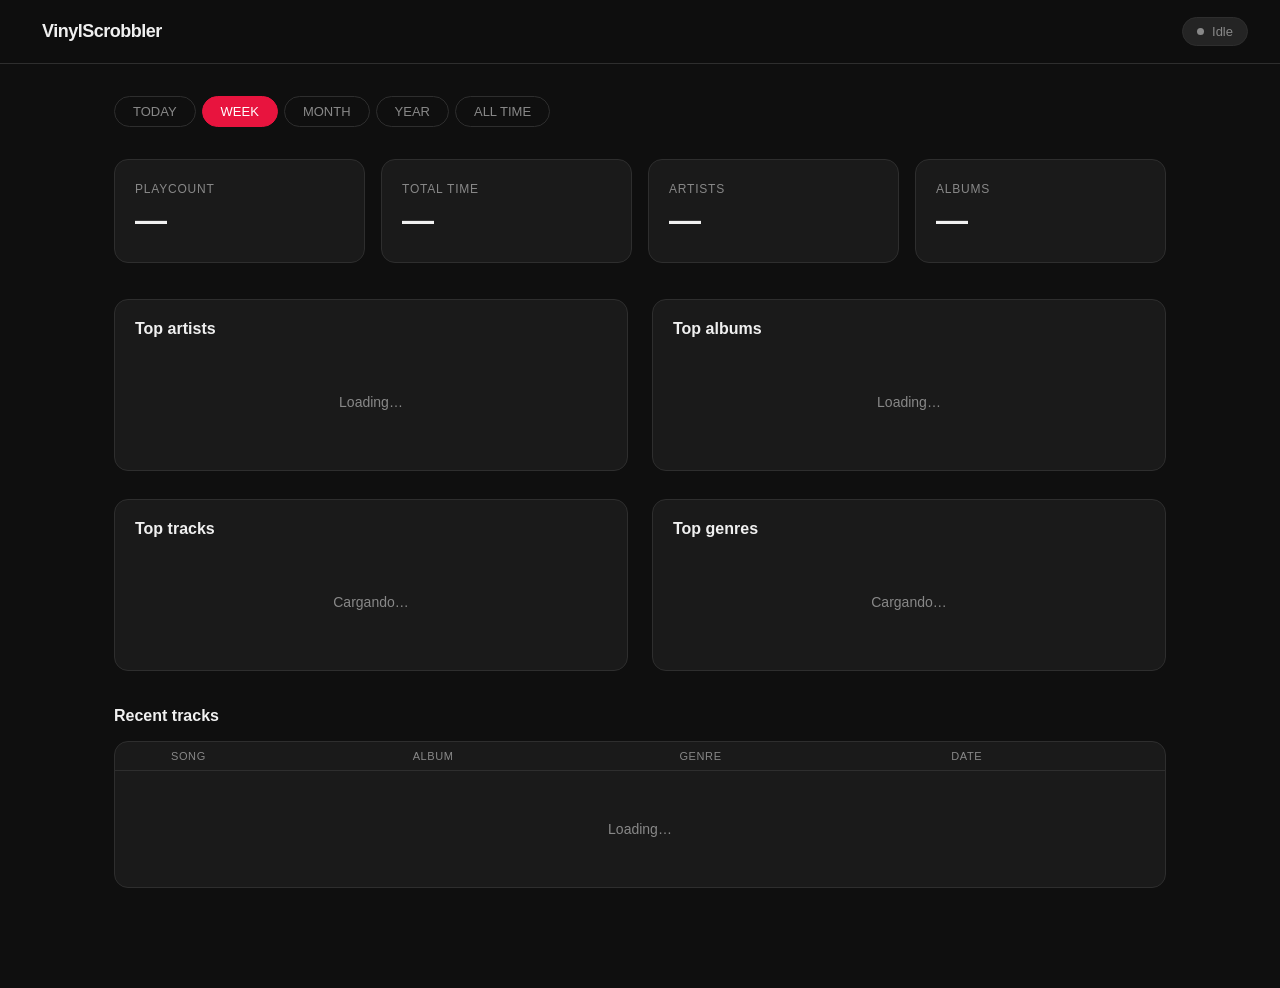
==== stats_web/index.html @ 81d654d3 "v1" ====
<!DOCTYPE html>
<html lang="es">
<head>
<meta charset="UTF-8">
<meta name="viewport" content="width=device-width, initial-scale=1.0">
<title>VinylScrobbler · Stats</title>
<style>
  :root {
    --bg:       #0f0f0f;
    --surface:  #1a1a1a;
    --surface2: #242424;
    --border:   #2e2e2e;
    --accent:   #e8143e;
    --accent2:  #ff4d6d;
    --text:     #f0f0f0;
    --muted:    #888;
    --green:    #1db954;
    --radius:   14px;
  }
  * { margin:0; padding:0; box-sizing:border-box; }
  body {
    background: var(--bg);
    color: var(--text);
    font-family: -apple-system, BlinkMacSystemFont, "SF Pro Display", "Segoe UI", sans-serif;
    min-height: 100vh;
  }

  /* ── Header ── */
  header {
    border-bottom: 1px solid var(--border);
    padding: 0 32px;
    display: flex;
    align-items: center;
    justify-content: space-between;
    height: 64px;
    position: sticky; top: 0;
    background: rgba(15,15,15,0.92);
    backdrop-filter: blur(12px);
    z-index: 99;
  }
  .logo {
    display: flex; align-items: center; gap: 10px;
    font-size: 18px; font-weight: 700; letter-spacing: -0.5px;
  }
  .logo-icon { font-size: 22px; }
  .now-pill {
    display: flex; align-items: center; gap: 8px;
    background: var(--surface2);
    border: 1px solid var(--border);
    border-radius: 100px;
    padding: 6px 14px;
    font-size: 13px;
    max-width: 320px;
    overflow: hidden;
  }
  .now-pill .dot {
    width: 7px; height: 7px;
    border-radius: 50%;
    background: var(--muted);
    flex-shrink: 0;
    transition: background .3s;
  }
  .now-pill.playing .dot { background: var(--green); animation: pulse 1.4s infinite; }
  @keyframes pulse { 0%,100%{opacity:1} 50%{opacity:.4} }
  .now-text { white-space: nowrap; overflow: hidden; text-overflow: ellipsis; color: var(--muted); }
  .now-pill.playing .now-text { color: var(--text); }

 
  main { max-width: 1100px; margin: 0 auto; padding: 32px 24px 80px; }

  /* period tabs */
  .period-bar {
    display: flex; gap: 6px;
    margin-bottom: 32px;
    flex-wrap: wrap;
  }
  .period-btn {
    padding: 7px 18px;
    border-radius: 100px;
    border: 1px solid var(--border);
    background: transparent;
    color: var(--muted);
    font-size: 13px; font-weight: 500;
    cursor: pointer;
    transition: all .2s;
  }
  .period-btn:hover { border-color: var(--accent2); color: var(--text); }
  .period-btn.active {
    background: var(--accent);
    border-color: var(--accent);
    color: #fff;
  }

  .summary-grid {
    display: grid;
    grid-template-columns: repeat(auto-fit, minmax(180px, 1fr));
    gap: 16px;
    margin-bottom: 36px;
  }
  .stat-card {
    background: var(--surface);
    border: 1px solid var(--border);
    border-radius: var(--radius);
    padding: 22px 20px;
  }
  .stat-card .label { font-size: 12px; color: var(--muted); text-transform: uppercase; letter-spacing: .8px; margin-bottom: 8px; }
  .stat-card .value { font-size: 32px; font-weight: 700; line-height: 1; }
  .stat-card .sub   { font-size: 12px; color: var(--muted); margin-top: 4px; }

  .section-head {
    display: flex; align-items: center; justify-content: space-between;
    margin-bottom: 16px;
  }
  .section-head h2 { font-size: 16px; font-weight: 600; }

  .two-col { display: grid; grid-template-columns: 1fr 1fr; gap: 24px; margin-bottom: 28px; }
  @media (max-width: 700px) { .two-col { grid-template-columns: 1fr; } }

  /* ramked */
  .ranked-list { display: flex; flex-direction: column; gap: 2px; }
  .rank-item {
    display: flex; align-items: center; gap: 12px;
    padding: 10px 14px;
    border-radius: 10px;
    transition: background .15s;
    cursor: default;
  }
  .rank-item:hover { background: var(--surface2); }
  .rank-num { width: 22px; text-align: right; font-size: 13px; color: var(--muted); flex-shrink: 0; }
  .rank-cover {
    width: 40px; height: 40px;
    border-radius: 6px;
    object-fit: cover;
    background: var(--surface2);
    flex-shrink: 0;
  }
  .rank-cover.artist { border-radius: 50%; }
  .rank-info { flex: 1; min-width: 0; }
  .rank-name { font-size: 14px; font-weight: 500; white-space: nowrap; overflow: hidden; text-overflow: ellipsis; }
  .rank-sub  { font-size: 12px; color: var(--muted); white-space: nowrap; overflow: hidden; text-overflow: ellipsis; }
  .rank-plays { font-size: 13px; color: var(--muted); flex-shrink: 0; }

  /*gernes */
  .genre-list { display: flex; flex-direction: column; gap: 10px; }
  .genre-row {}
  .genre-label { display: flex; justify-content: space-between; font-size: 13px; margin-bottom: 5px; }
  .genre-label span:last-child { color: var(--muted); }
  .genre-track { background: var(--surface2); border-radius: 4px; height: 6px; overflow: hidden; }
  .genre-fill  { height: 100%; border-radius: 4px; background: var(--accent); transition: width .6s ease; }

  /* recent */
  .history-section { margin-top: 36px; }
  .history-table { width: 100%; border-collapse: collapse; font-size: 13px; }
  .history-table th {
    text-align: left; padding: 8px 12px;
    color: var(--muted); font-weight: 500;
    border-bottom: 1px solid var(--border);
    font-size: 11px; text-transform: uppercase; letter-spacing: .6px;
  }
  .history-table td {
    padding: 10px 12px;
    border-bottom: 1px solid var(--border);
    vertical-align: middle;
  }
  .history-table tr:last-child td { border-bottom: none; }
  .history-table tr:hover td { background: var(--surface2); }
  .h-cover { width: 36px; height: 36px; border-radius: 5px; object-fit: cover; background: var(--surface2); }
  .h-title { font-weight: 500; }
  .h-sub   { color: var(--muted); font-size: 12px; }
  .h-time  { color: var(--muted); white-space: nowrap; }
  .h-badge {
    display: inline-block;
    padding: 2px 8px; border-radius: 100px;
    background: var(--surface2);
    font-size: 11px; color: var(--muted);
  }

  /* load */
  .load-more-wrap { text-align: center; margin-top: 20px; }
  .btn-ghost {
    padding: 9px 24px;
    border: 1px solid var(--border);
    border-radius: 100px;
    background: transparent;
    color: var(--muted);
    font-size: 13px;
    cursor: pointer;
    transition: all .2s;
  }
  .btn-ghost:hover { border-color: var(--text); color: var(--text); }

  .skeleton {
    background: linear-gradient(90deg, var(--surface) 25%, var(--surface2) 50%, var(--surface) 75%);
    background-size: 200% 100%;
    animation: shimmer 1.4s infinite;
    border-radius: 6px;
  }
  @keyframes shimmer { 0%{background-position:200%}100%{background-position:-200%} }

  .empty { text-align: center; padding: 40px; color: var(--muted); font-size: 14px; }

  .card { background: var(--surface); border: 1px solid var(--border); border-radius: var(--radius); padding: 20px; }
</style>
</head>
<body>

<header>
  <div class="logo">
    <span class="logo-icon"></span>
    VinylScrobbler
  </div>
  <div class="now-pill" id="nowPill">
    <div class="dot"></div>
    <span class="now-text" id="nowText">Idle</span>
  </div>
</header>

<main>

  <div class="period-bar" id="periodBar">
    <button class="period-btn" data-period="today">TODAY</button>
    <button class="period-btn active" data-period="week">WEEK</button>
    <button class="period-btn" data-period="month">MONTH</button>
    <button class="period-btn" data-period="year">YEAR</button>
    <button class="period-btn" data-period="all">ALL TIME</button>
  </div>

  <div class="summary-grid">
    <div class="stat-card">
      <div class="label">Playcount</div>
      <div class="value" id="sPlays">—</div>
    </div>
    <div class="stat-card">
      <div class="label">Total Time</div>
      <div class="value" id="sTime">—</div>
      <div class="sub" id="sTimeSub"></div>
    </div>
    <div class="stat-card">
      <div class="label">Artists</div>
      <div class="value" id="sArtists">—</div>
    </div>
    <div class="stat-card">
      <div class="label">Albums</div>
      <div class="value" id="sAlbums">—</div>
    </div>
  </div>

  <div class="two-col">
    <div class="card">
      <div class="section-head"><h2>Top artists</h2></div>
      <div class="ranked-list" id="artistList"><div class="empty">Loading…</div></div>
    </div>
    <div class="card">
      <div class="section-head"><h2>Top albums</h2></div>
      <div class="ranked-list" id="albumList"><div class="empty">Loading…</div></div>
    </div>
  </div>

  <div class="two-col">
    <div class="card">
      <div class="section-head"><h2>Top tracks</h2></div>
      <div class="ranked-list" id="trackList"><div class="empty">Cargando…</div></div>
    </div>
    <div class="card">
      <div class="section-head"><h2>Top genres</div>
      <div class="genre-list" id="genreList"><div class="empty">Cargando…</div></div>
    </div>
  </div>

  <div class="history-section">
    <div class="section-head"><h2>Recent tracks</h2></div>
    <div class="card" style="padding:0;overflow:hidden">
      <table class="history-table">
        <thead>
          <tr>
            <th style="width:44px"></th>
            <th>Song</th>
            <th>Album</th>
            <th>Genre</th>
            <th>Date</th>
          </tr>
        </thead>
        <tbody id="historyBody">
          <tr><td colspan="5"><div class="empty">Loading…</div></td></tr>
        </tbody>
      </table>
    </div>
    <div class="load-more-wrap">
      <button class="btn-ghost" id="loadMoreBtn" style="display:none">See more</button>
    </div>
  </div>

</main>

<script>
// Config 
const API = window.location.origin; // same host as the page
let currentPeriod = "week";
let historyPage = 1;
let historyTotal = 0;
const HISTORY_LIMIT = 50;

function fmtTime(seconds) {
  if (!seconds) return "0 min";
  const h = Math.floor(seconds / 3600);
  const m = Math.floor((seconds % 3600) / 60);
  if (h > 0) return `${h}h ${m}m`;
  return `${m} min`;
}

function fmtTimeShort(seconds) {
  const h = Math.floor(seconds / 3600);
  const m = Math.floor((seconds % 3600) / 60);
  if (h >= 24) return `${Math.floor(h/24)}d ${h%24}h`;
  if (h > 0) return `${h}h ${m}m`;
  return `${m} min`;
}

function timeAgo(ts) {
  const diff = Date.now() / 1000 - ts;
  if (diff < 60) return "hace un momento";
  if (diff < 3600) return `hace ${Math.floor(diff/60)} min`;
  if (diff < 86400) return `hace ${Math.floor(diff/3600)} h`;
  const d = new Date(ts * 1000);
  return d.toLocaleDateString("es", { day:"numeric", month:"short", year:"numeric" });
}

function coverImg(url, cls = "") {
  if (url) return `<img src="${url}" class="rank-cover ${cls}" onerror="this.style.display='none'">`;
  return `<div class="rank-cover ${cls}" style="background:var(--surface2)"></div>`;
}

// now
function connectWS() {
  const proto = location.protocol === "https:" ? "wss" : "ws";
  const ws = new WebSocket(`${proto}://${location.host}/ws`);

  ws.onmessage = (e) => {
    const data = JSON.parse(e.data);
    const pill = document.getElementById("nowPill");
    const txt  = document.getElementById("nowText");
    if (data.status === "playing" && data.track) {
      pill.classList.add("playing");
      txt.textContent = `${data.track.artist} — ${data.track.title}`;
    } else {
      pill.classList.remove("playing");
      txt.textContent = "Idle";
    }
  };

  ws.onclose = () => setTimeout(connectWS, 5000);
}


fetch(`${API}/api/now`).then(r => r.json()).then(data => {
  const pill = document.getElementById("nowPill");
  const txt  = document.getElementById("nowText");
  if (data.status === "playing" && data.track) {
    pill.classList.add("playing");
    txt.textContent = `${data.track.artist} — ${data.track.title}`;
  }
}).catch(() => {});
connectWS();


function renderArtists(list) {
  if (!list.length) return `<div class="empty">No data</div>`;
  return list.map((a, i) => `
    <div class="rank-item">
      <span class="rank-num">${i+1}</span>
      ${coverImg(a.cover_url, "artist")}
      <div class="rank-info">
        <div class="rank-name">${esc(a.artist)}</div>
      </div>
      <span class="rank-plays">${a.plays} plays</span>
    </div>
  `).join("");
}

function renderAlbums(list) {
  if (!list.length) return `<div class="empty">No data</div>`;
  return list.map((a, i) => `
    <div class="rank-item">
      <span class="rank-num">${i+1}</span>
      ${coverImg(a.cover_url)}
      <div class="rank-info">
        <div class="rank-name">${esc(a.album)}</div>
        <div class="rank-sub">${esc(a.artist)}</div>
      </div>
      <span class="rank-plays">${a.plays} plays</span>
    </div>
  `).join("");
}

function renderTracks(list) {
  if (!list.length) return `<div class="empty">No data</div>`;
  return list.map((t, i) => `
    <div class="rank-item">
      <span class="rank-num">${i+1}</span>
      ${coverImg(t.cover_url)}
      <div class="rank-info">
        <div class="rank-name">${esc(t.title)}</div>
        <div class="rank-sub">${esc(t.artist)}</div>
      </div>
      <span class="rank-plays">${t.plays} plays</span>
    </div>
  `).join("");
}

function renderGenres(list) {
  if (!list.length) return `<div class="empty">No data for this genre</div>`;
  const max = list[0].plays;
  return list.map(g => `
    <div class="genre-row">
      <div class="genre-label">
        <span>${esc(g.genre)}</span>
        <span>${g.plays} plays</span>
      </div>
      <div class="genre-track">
        <div class="genre-fill" style="width:${(g.plays/max*100).toFixed(1)}%"></div>
      </div>
    </div>
  `).join("");
}

function renderHistoryRows(plays) {
  return plays.map(p => `
    <tr>
      <td>${p.cover_url ? `<img src="${p.cover_url}" class="h-cover" onerror="this.style.display='none'">` : `<div class="h-cover"></div>`}</td>
      <td>
        <div class="h-title">${esc(p.title || "—")}</div>
        <div class="h-sub">${esc(p.artist || "—")}</div>
      </td>
      <td><span class="h-sub">${esc(p.album || "—")}</span></td>
      <td>${p.genre ? `<span class="h-badge">${esc(p.genre)}</span>` : ""}</td>
      <td class="h-time">${timeAgo(p.timestamp)}</td>
    </tr>
  `).join("");
}

function esc(str) {
  if (!str) return "";
  return str.replace(/&/g,"&amp;").replace(/</g,"&lt;").replace(/>/g,"&gt;");
}

// ── Load stats ────────────────────────────────────────────────────────────────
async function loadSummary(period) {
  try {
    const res = await fetch(`${API}/api/stats/summary?period=${period}`);
    const data = await res.json();

    // Summary cards
    document.getElementById("sPlays").textContent = data.total_plays.toLocaleString("es");
    document.getElementById("sTime").textContent = fmtTimeShort(data.total_seconds);

    const uniqueArtists = new Set(data.top_artists.map(a => a.artist)).size;
    const uniqueAlbums  = new Set(data.top_albums.map(a => a.album)).size;
    // These are just top-10, so show "10+" if full
    document.getElementById("sArtists").textContent = data.top_artists.length === 10 ? "10+" : data.top_artists.length;
    document.getElementById("sAlbums").textContent  = data.top_albums.length  === 10 ? "10+" : data.top_albums.length;

    // Lists
    document.getElementById("artistList").innerHTML = renderArtists(data.top_artists);
    document.getElementById("albumList").innerHTML  = renderAlbums(data.top_albums);
    document.getElementById("trackList").innerHTML  = renderTracks(data.top_tracks);
    document.getElementById("genreList").innerHTML  = renderGenres(data.genres);

  } catch(e) {
    console.error("Summary fetch error:", e);
  }
}

async function loadHistory(page = 1, append = false) {
  try {
    const res = await fetch(`${API}/api/stats/history?page=${page}&limit=${HISTORY_LIMIT}`);
    const data = await res.json();
    historyTotal = data.total;

    const tbody = document.getElementById("historyBody");
    if (!append) {
      tbody.innerHTML = data.plays.length
        ? renderHistoryRows(data.plays)
        : `<tr><td colspan="5"><div class="empty">No recent tracks. Play something!</div></td></tr>`;
    } else {
      tbody.insertAdjacentHTML("beforeend", renderHistoryRows(data.plays));
    }

    const btn = document.getElementById("loadMoreBtn");
    const loaded = page * HISTORY_LIMIT;
    btn.style.display = loaded < historyTotal ? "inline-block" : "none";
  } catch(e) {
    console.error("History fetch error:", e);
  }
}

// periodbuttons
document.getElementById("periodBar").addEventListener("click", e => {
  const btn = e.target.closest(".period-btn");
  if (!btn) return;
  document.querySelectorAll(".period-btn").forEach(b => b.classList.remove("active"));
  btn.classList.add("active");
  currentPeriod = btn.dataset.period;
  loadSummary(currentPeriod);
});

// loadddmore
document.getElementById("loadMoreBtn").addEventListener("click", () => {
  historyPage++;
  loadHistory(historyPage, true);
});

loadSummary(currentPeriod);
loadHistory(1);

// autoreferhs
setInterval(() => {
  loadSummary(currentPeriod);
  if (historyPage === 1) loadHistory(1);
}, 60_000);
</script>
</body>
</html>
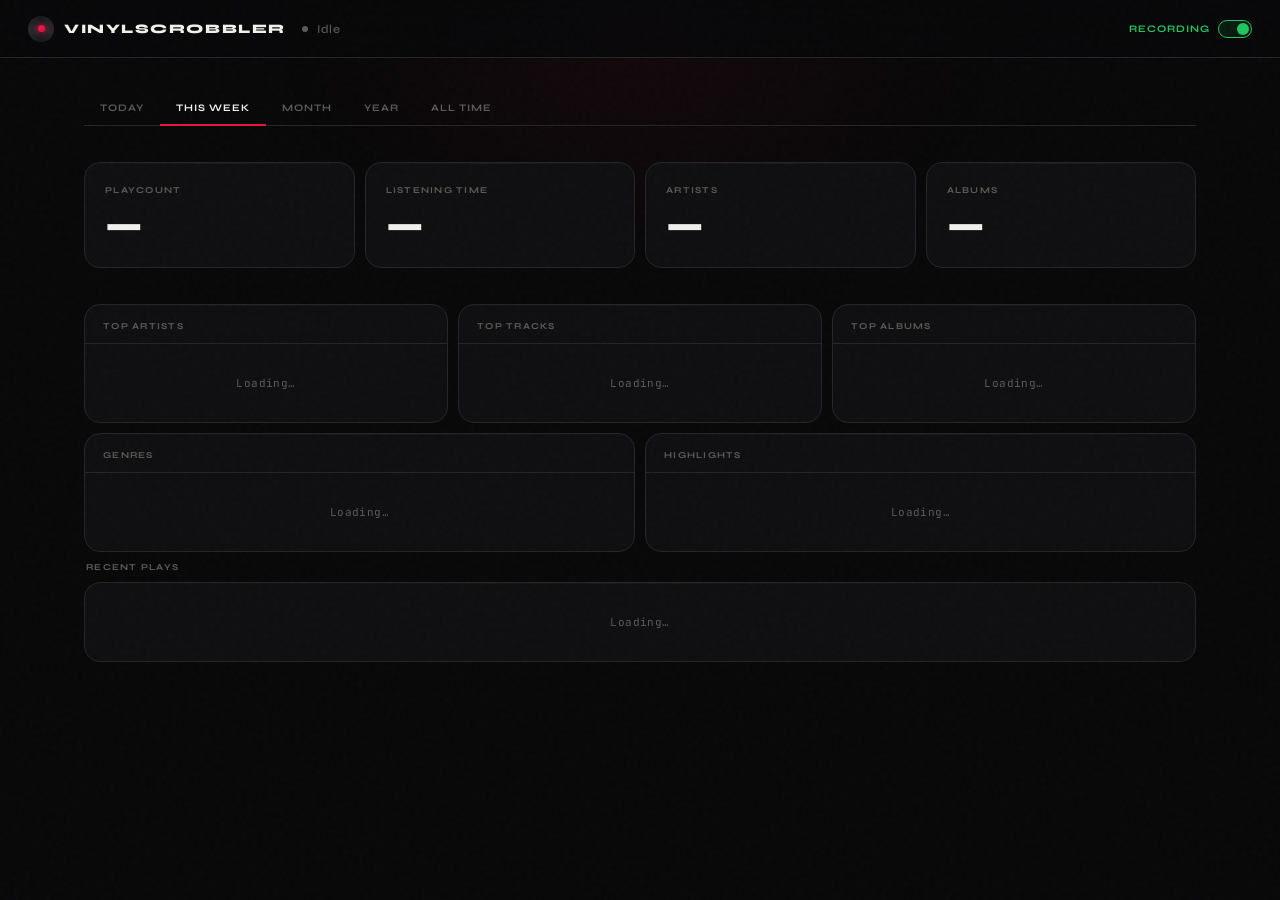
==== commit 3b507f68: "v1" ====
--- a/stats_web/index.html
+++ b/stats_web/index.html
@@ -4,496 +4,820 @@
 <meta charset="UTF-8">
 <meta name="viewport" content="width=device-width, initial-scale=1.0">
 <title>VinylScrobbler · Stats</title>
+<link rel="preconnect" href="https://fonts.googleapis.com">
+<link rel="preconnect" href="https://fonts.gstatic.com" crossorigin>
+<link href="https://fonts.googleapis.com/css2?family=Syne:wght@400;500;600;700;800&family=Cormorant+Garamond:ital,wght@0,400;0,600;1,400&family=JetBrains+Mono:wght@400;500&display=swap" rel="stylesheet">
 <style>
-  :root {
-    --bg:       #0f0f0f;
-    --surface:  #1a1a1a;
-    --surface2: #242424;
-    --border:   #2e2e2e;
-    --accent:   #e8143e;
-    --accent2:  #ff4d6d;
-    --text:     #f0f0f0;
-    --muted:    #888;
-    --green:    #1db954;
-    --radius:   14px;
-  }
-  * { margin:0; padding:0; box-sizing:border-box; }
-  body {
-    background: var(--bg);
-    color: var(--text);
-    font-family: -apple-system, BlinkMacSystemFont, "SF Pro Display", "Segoe UI", sans-serif;
-    min-height: 100vh;
-  }
-
-  /* ── Header ── */
-  header {
-    border-bottom: 1px solid var(--border);
-    padding: 0 32px;
-    display: flex;
-    align-items: center;
-    justify-content: space-between;
-    height: 64px;
-    position: sticky; top: 0;
-    background: rgba(15,15,15,0.92);
-    backdrop-filter: blur(12px);
-    z-index: 99;
-  }
-  .logo {
-    display: flex; align-items: center; gap: 10px;
-    font-size: 18px; font-weight: 700; letter-spacing: -0.5px;
-  }
-  .logo-icon { font-size: 22px; }
-  .now-pill {
-    display: flex; align-items: center; gap: 8px;
-    background: var(--surface2);
-    border: 1px solid var(--border);
-    border-radius: 100px;
-    padding: 6px 14px;
-    font-size: 13px;
-    max-width: 320px;
-    overflow: hidden;
-  }
-  .now-pill .dot {
-    width: 7px; height: 7px;
-    border-radius: 50%;
-    background: var(--muted);
-    flex-shrink: 0;
-    transition: background .3s;
-  }
-  .now-pill.playing .dot { background: var(--green); animation: pulse 1.4s infinite; }
-  @keyframes pulse { 0%,100%{opacity:1} 50%{opacity:.4} }
-  .now-text { white-space: nowrap; overflow: hidden; text-overflow: ellipsis; color: var(--muted); }
-  .now-pill.playing .now-text { color: var(--text); }
-
- 
-  main { max-width: 1100px; margin: 0 auto; padding: 32px 24px 80px; }
-
-  /* period tabs */
-  .period-bar {
-    display: flex; gap: 6px;
-    margin-bottom: 32px;
-    flex-wrap: wrap;
-  }
-  .period-btn {
-    padding: 7px 18px;
-    border-radius: 100px;
-    border: 1px solid var(--border);
-    background: transparent;
-    color: var(--muted);
-    font-size: 13px; font-weight: 500;
-    cursor: pointer;
-    transition: all .2s;
-  }
-  .period-btn:hover { border-color: var(--accent2); color: var(--text); }
-  .period-btn.active {
-    background: var(--accent);
-    border-color: var(--accent);
-    color: #fff;
-  }
-
-  .summary-grid {
-    display: grid;
-    grid-template-columns: repeat(auto-fit, minmax(180px, 1fr));
-    gap: 16px;
-    margin-bottom: 36px;
-  }
-  .stat-card {
-    background: var(--surface);
-    border: 1px solid var(--border);
-    border-radius: var(--radius);
-    padding: 22px 20px;
-  }
-  .stat-card .label { font-size: 12px; color: var(--muted); text-transform: uppercase; letter-spacing: .8px; margin-bottom: 8px; }
-  .stat-card .value { font-size: 32px; font-weight: 700; line-height: 1; }
-  .stat-card .sub   { font-size: 12px; color: var(--muted); margin-top: 4px; }
-
-  .section-head {
-    display: flex; align-items: center; justify-content: space-between;
-    margin-bottom: 16px;
-  }
-  .section-head h2 { font-size: 16px; font-weight: 600; }
-
-  .two-col { display: grid; grid-template-columns: 1fr 1fr; gap: 24px; margin-bottom: 28px; }
-  @media (max-width: 700px) { .two-col { grid-template-columns: 1fr; } }
-
-  /* ramked */
-  .ranked-list { display: flex; flex-direction: column; gap: 2px; }
-  .rank-item {
-    display: flex; align-items: center; gap: 12px;
-    padding: 10px 14px;
-    border-radius: 10px;
-    transition: background .15s;
-    cursor: default;
-  }
-  .rank-item:hover { background: var(--surface2); }
-  .rank-num { width: 22px; text-align: right; font-size: 13px; color: var(--muted); flex-shrink: 0; }
-  .rank-cover {
-    width: 40px; height: 40px;
-    border-radius: 6px;
-    object-fit: cover;
-    background: var(--surface2);
-    flex-shrink: 0;
-  }
-  .rank-cover.artist { border-radius: 50%; }
-  .rank-info { flex: 1; min-width: 0; }
-  .rank-name { font-size: 14px; font-weight: 500; white-space: nowrap; overflow: hidden; text-overflow: ellipsis; }
-  .rank-sub  { font-size: 12px; color: var(--muted); white-space: nowrap; overflow: hidden; text-overflow: ellipsis; }
-  .rank-plays { font-size: 13px; color: var(--muted); flex-shrink: 0; }
-
-  /*gernes */
-  .genre-list { display: flex; flex-direction: column; gap: 10px; }
-  .genre-row {}
-  .genre-label { display: flex; justify-content: space-between; font-size: 13px; margin-bottom: 5px; }
-  .genre-label span:last-child { color: var(--muted); }
-  .genre-track { background: var(--surface2); border-radius: 4px; height: 6px; overflow: hidden; }
-  .genre-fill  { height: 100%; border-radius: 4px; background: var(--accent); transition: width .6s ease; }
-
-  /* recent */
-  .history-section { margin-top: 36px; }
-  .history-table { width: 100%; border-collapse: collapse; font-size: 13px; }
-  .history-table th {
-    text-align: left; padding: 8px 12px;
-    color: var(--muted); font-weight: 500;
-    border-bottom: 1px solid var(--border);
-    font-size: 11px; text-transform: uppercase; letter-spacing: .6px;
-  }
-  .history-table td {
-    padding: 10px 12px;
-    border-bottom: 1px solid var(--border);
-    vertical-align: middle;
-  }
-  .history-table tr:last-child td { border-bottom: none; }
-  .history-table tr:hover td { background: var(--surface2); }
-  .h-cover { width: 36px; height: 36px; border-radius: 5px; object-fit: cover; background: var(--surface2); }
-  .h-title { font-weight: 500; }
-  .h-sub   { color: var(--muted); font-size: 12px; }
-  .h-time  { color: var(--muted); white-space: nowrap; }
-  .h-badge {
-    display: inline-block;
-    padding: 2px 8px; border-radius: 100px;
-    background: var(--surface2);
-    font-size: 11px; color: var(--muted);
-  }
-
-  /* load */
-  .load-more-wrap { text-align: center; margin-top: 20px; }
-  .btn-ghost {
-    padding: 9px 24px;
-    border: 1px solid var(--border);
-    border-radius: 100px;
-    background: transparent;
-    color: var(--muted);
-    font-size: 13px;
-    cursor: pointer;
-    transition: all .2s;
-  }
-  .btn-ghost:hover { border-color: var(--text); color: var(--text); }
-
-  .skeleton {
-    background: linear-gradient(90deg, var(--surface) 25%, var(--surface2) 50%, var(--surface) 75%);
-    background-size: 200% 100%;
-    animation: shimmer 1.4s infinite;
-    border-radius: 6px;
-  }
-  @keyframes shimmer { 0%{background-position:200%}100%{background-position:-200%} }
-
-  .empty { text-align: center; padding: 40px; color: var(--muted); font-size: 14px; }
-
-  .card { background: var(--surface); border: 1px solid var(--border); border-radius: var(--radius); padding: 20px; }
+:root {
+  --bg:        #080809;
+  --surface:   #0f0f11;
+  --surface2:  #161619;
+  --surface3:  #1e1e22;
+  --border:    #252529;
+  --border2:   #2e2e34;
+  --accent:    #e8143e;
+  --accent-lo: rgba(232,20,62,.08);
+  --accent-md: rgba(232,20,62,.18);
+  --accent2:   #ff3d5e;
+  --text:      #f2f0ec;
+  --text2:     #a09e9a;
+  --text3:     #5c5a57;
+  --green:     #22c55e;
+  --green-lo:  rgba(34,197,94,.1);
+  --r:         12px;
+  --r-lg:      16px;
+}
+
+*, *::before, *::after { margin:0; padding:0; box-sizing:border-box; }
+
+body {
+  background: var(--bg);
+  color: var(--text);
+  font-family: "Syne", sans-serif;
+  min-height: 100vh;
+  overflow-x: hidden;
+}
+
+body::before {
+  content: "";
+  position: fixed; inset: 0;
+  background-image: url("data:image/svg+xml,%3Csvg viewBox='0 0 200 200' xmlns='http://www.w3.org/2000/svg'%3E%3Cfilter id='n'%3E%3CfeTurbulence type='fractalNoise' baseFrequency='0.85' numOctaves='4' stitchTiles='stitch'/%3E%3C/filter%3E%3Crect width='100%25' height='100%25' filter='url(%23n)'/%3E%3C/svg%3E");
+  opacity: .022;
+  pointer-events: none;
+  z-index: 999;
+}
+
+body::after {
+  content: "";
+  position: fixed;
+  width: 800px; height: 500px;
+  top: -200px; left: 50%;
+  transform: translateX(-50%);
+  background: radial-gradient(ellipse, rgba(232,20,62,.05) 0%, transparent 65%);
+  pointer-events: none;
+  z-index: 0;
+}
+
+/* ── Header / Now Playing ── */
+#nowHero {
+  position: sticky; top: 0; z-index: 90;
+}
+
+.hero-bar {
+  display: flex; align-items: center;
+  padding: 0 28px;
+  height: 58px;
+  background: rgba(8,8,9,.9);
+  backdrop-filter: blur(24px) saturate(160%);
+  border-bottom: 1px solid var(--border);
+  gap: 16px;
+  position: relative; z-index: 2;
+}
+
+.logo {
+  display: flex; align-items: center; gap: 10px;
+  font-size: 13px; font-weight: 800;
+  letter-spacing: .12em; text-transform: uppercase;
+  color: var(--text);
+  flex-shrink: 0;
+  text-decoration: none;
+}
+.logo-vinyl {
+  width: 26px; height: 26px;
+  border-radius: 50%;
+  background: conic-gradient(from 0deg, #18181c 0%, #28282e 25%, #18181c 50%, #28282e 75%, #18181c 100%);
+  display: flex; align-items: center; justify-content: center;
+  flex-shrink: 0;
+}
+.logo-vinyl::after {
+  content: "";
+  width: 7px; height: 7px;
+  border-radius: 50%;
+  background: var(--accent);
+  box-shadow: 0 0 6px var(--accent);
+}
+.logo-vinyl.spinning { animation: spin 2s linear infinite; }
+@keyframes spin { to { transform: rotate(360deg); } }
+
+.hero-now {
+  flex: 1; min-width: 0;
+  display: flex; align-items: center; gap: 9px;
+}
+.hero-dot {
+  width: 6px; height: 6px; border-radius: 50%;
+  background: var(--text3); flex-shrink: 0;
+  transition: background .4s, box-shadow .4s;
+}
+.hero-dot.live {
+  background: var(--green);
+  box-shadow: 0 0 7px var(--green);
+  animation: livepulse 1.6s ease-in-out infinite;
+}
+@keyframes livepulse { 0%,100%{opacity:1} 50%{opacity:.25} }
+
+.hero-nowtext {
+  font-size: 12px; font-weight: 500;
+  color: var(--text3);
+  white-space: nowrap; overflow: hidden; text-overflow: ellipsis;
+  transition: color .4s;
+  letter-spacing: .02em;
+}
+.hero-nowtext.live { color: var(--text2); }
+
+.det-toggle {
+  display: flex; align-items: center; gap: 8px;
+  font-size: 10px; font-weight: 700;
+  letter-spacing: .1em; text-transform: uppercase;
+  color: var(--text3);
+  user-select: none; flex-shrink: 0;
+  transition: color .2s;
+}
+.det-toggle.active { color: var(--green); }
+.switch { position: relative; width: 34px; height: 18px; flex-shrink: 0; }
+.switch input { opacity: 0; width: 0; height: 0; }
+.slider {
+  position: absolute; inset: 0;
+  background: var(--surface3); border: 1px solid var(--border2);
+  border-radius: 18px; cursor: pointer;
+  transition: all .25s;
+}
+.slider::before {
+  content: "";
+  position: absolute;
+  width: 12px; height: 12px; left: 2px; top: 2px;
+  border-radius: 50%; background: var(--text3);
+  transition: transform .25s, background .25s;
+}
+.switch input:checked + .slider { background: var(--green-lo); border-color: var(--green); }
+.switch input:checked + .slider::before { transform: translateX(16px); background: var(--green); }
+
+/* Now Playing expanded */
+.hero-expanded {
+  max-height: 0; overflow: hidden;
+  transition: max-height .5s cubic-bezier(.22,1,.36,1);
+  position: relative;
+}
+.hero-expanded.open { max-height: 160px; }
+.hero-cover-bg {
+  position: absolute; inset: 0;
+  background-size: cover; background-position: center;
+  filter: blur(50px) brightness(.25) saturate(2.5);
+  transform: scale(1.15);
+}
+.hero-content {
+  position: relative; z-index: 1;
+  display: flex; align-items: center; gap: 18px;
+  padding: 16px 28px;
+  border-bottom: 1px solid rgba(255,255,255,.04);
+}
+.hero-art {
+  width: 90px; height: 90px;
+  border-radius: 9px; object-fit: cover;
+  box-shadow: 0 8px 32px rgba(0,0,0,.7);
+  flex-shrink: 0; background: var(--surface3);
+}
+.hero-info { min-width: 0; }
+.hero-info .now-label {
+  font-size: 9px; font-weight: 700; letter-spacing: .18em;
+  text-transform: uppercase; color: var(--accent); margin-bottom: 5px;
+}
+.hero-info .now-title {
+  font-family: "Cormorant Garamond", serif;
+  font-size: 26px; font-weight: 600; line-height: 1.1;
+  white-space: nowrap; overflow: hidden; text-overflow: ellipsis;
+}
+.hero-info .now-artist {
+  font-size: 13px; color: var(--text2); margin-top: 3px;
+  white-space: nowrap; overflow: hidden; text-overflow: ellipsis;
+}
+.hero-info .now-album {
+  font-family: "JetBrains Mono", monospace;
+  font-size: 11px; color: var(--text3); margin-top: 5px;
+}
+
+/* ── Main layout ── */
+main {
+  max-width: 1160px;
+  margin: 0 auto;
+  padding: 36px 24px 100px;
+  position: relative; z-index: 1;
+}
+
+/* Period tabs */
+.period-bar {
+  display: flex; gap: 0;
+  margin-bottom: 36px;
+  border-bottom: 1px solid var(--border);
+}
+.period-btn {
+  padding: 8px 16px 10px;
+  border: none; border-bottom: 2px solid transparent;
+  background: transparent; color: var(--text3);
+  font-family: "Syne", sans-serif;
+  font-size: 10px; font-weight: 700;
+  letter-spacing: .1em; text-transform: uppercase;
+  cursor: pointer;
+  transition: color .2s, border-color .2s;
+  margin-bottom: -1px;
+}
+.period-btn:hover { color: var(--text2); }
+.period-btn.active { color: var(--text); border-bottom-color: var(--accent); }
+
+/* Summary grid */
+.summary-grid {
+  display: grid;
+  grid-template-columns: repeat(4, 1fr);
+  gap: 10px; margin-bottom: 36px;
+}
+@media (max-width: 700px) { .summary-grid { grid-template-columns: 1fr 1fr; } }
+
+.stat-card {
+  background: var(--surface);
+  border: 1px solid var(--border);
+  border-radius: var(--r-lg);
+  padding: 22px 20px;
+  position: relative; overflow: hidden;
+  transition: border-color .25s, transform .25s;
+  animation: fadeUp .5s ease both;
+}
+.stat-card:hover { border-color: var(--border2); transform: translateY(-2px); }
+.stat-card::after {
+  content: "";
+  position: absolute; top: 0; left: 0; right: 0; height: 1px;
+  background: linear-gradient(90deg, transparent, rgba(255,255,255,.05), transparent);
+}
+.stat-card:nth-child(1) { animation-delay:.05s }
+.stat-card:nth-child(2) { animation-delay:.10s }
+.stat-card:nth-child(3) { animation-delay:.15s }
+.stat-card:nth-child(4) { animation-delay:.20s }
+.stat-label {
+  font-size: 9px; font-weight: 700; letter-spacing: .14em;
+  text-transform: uppercase; color: var(--text3); margin-bottom: 10px;
+}
+.stat-value {
+  font-size: 40px; font-weight: 800; line-height: 1; letter-spacing: -.03em;
+}
+
+/* Content grids */
+.grid-3 {
+  display: grid;
+  grid-template-columns: 1fr 1fr 1fr;
+  gap: 10px; margin-bottom: 10px;
+}
+.grid-2 {
+  display: grid;
+  grid-template-columns: 1fr 1fr;
+  gap: 10px; margin-bottom: 10px;
+}
+@media (max-width: 960px) { .grid-3 { grid-template-columns: 1fr 1fr; } }
+@media (max-width: 700px) { .grid-3, .grid-2 { grid-template-columns: 1fr; } }
+
+/* Card */
+.card {
+  background: var(--surface);
+  border: 1px solid var(--border);
+  border-radius: var(--r-lg);
+  overflow: hidden;
+  position: relative;
+  animation: fadeUp .5s ease both;
+  animation-delay: .2s;
+}
+.card::after {
+  content: "";
+  position: absolute; top: 0; left: 0; right: 0; height: 1px;
+  background: linear-gradient(90deg, transparent, rgba(255,255,255,.04), transparent);
+  pointer-events: none;
+}
+.card-head {
+  display: flex; align-items: center; justify-content: space-between;
+  padding: 16px 18px 12px;
+  border-bottom: 1px solid var(--border);
+}
+.card-head h2 {
+  font-size: 9px; font-weight: 700;
+  letter-spacing: .14em; text-transform: uppercase; color: var(--text3);
+}
+
+/* Ranked list */
+.rank-item {
+  display: flex; align-items: center; gap: 11px;
+  padding: 7px 16px;
+  transition: background .12s;
+}
+.rank-item:hover { background: var(--surface2); }
+.rank-num {
+  font-family: "JetBrains Mono", monospace;
+  font-size: 10px; color: var(--text3);
+  width: 16px; text-align: right; flex-shrink: 0;
+}
+.rank-cover {
+  width: 36px; height: 36px;
+  border-radius: 6px; object-fit: cover;
+  background: var(--surface3); flex-shrink: 0;
+}
+.rank-cover.circle { border-radius: 50%; }
+.rank-info { flex: 1; min-width: 0; }
+.rank-name {
+  font-size: 13px; font-weight: 600;
+  white-space: nowrap; overflow: hidden; text-overflow: ellipsis;
+}
+.rank-sub {
+  font-family: "JetBrains Mono", monospace;
+  font-size: 10px; color: var(--text3); margin-top: 2px;
+  white-space: nowrap; overflow: hidden; text-overflow: ellipsis;
+}
+.rank-plays {
+  font-family: "JetBrains Mono", monospace;
+  font-size: 10px; color: var(--text3); flex-shrink: 0;
+}
+
+/* Genres */
+.genre-list { padding: 12px 16px 16px; display: flex; flex-direction: column; gap: 11px; }
+.genre-label {
+  display: flex; justify-content: space-between; align-items: baseline;
+  margin-bottom: 4px;
+}
+.genre-label span:first-child { font-size: 12px; font-weight: 600; }
+.genre-label span:last-child {
+  font-family: "JetBrains Mono", monospace; font-size: 10px; color: var(--text3);
+}
+.genre-track { height: 3px; background: var(--surface3); border-radius: 2px; overflow: hidden; }
+.genre-fill {
+  height: 100%; border-radius: 2px; width: 0%;
+  background: linear-gradient(90deg, var(--accent), var(--accent2));
+  transition: width .9s cubic-bezier(.22,1,.36,1);
+}
+
+/* Quick stats */
+.qs-item {
+  padding: 12px 16px;
+  border-bottom: 1px solid var(--border);
+}
+.qs-item:last-child { border-bottom: none; }
+.qs-label {
+  font-size: 9px; font-weight: 700; letter-spacing: .12em;
+  text-transform: uppercase; color: var(--text3); margin-bottom: 3px;
+}
+.qs-val {
+  font-size: 14px; font-weight: 600;
+  white-space: nowrap; overflow: hidden; text-overflow: ellipsis;
+}
+
+/* History */
+.history-section { margin-top: 10px; }
+.history-head {
+  padding: 0 2px; margin-bottom: 10px;
+  display: flex; align-items: center; justify-content: space-between;
+}
+.history-head h2 {
+  font-size: 9px; font-weight: 700;
+  letter-spacing: .14em; text-transform: uppercase; color: var(--text3);
+}
+
+.history-card {
+  background: var(--surface);
+  border: 1px solid var(--border);
+  border-radius: var(--r-lg);
+  overflow: hidden;
+  position: relative;
+}
+.history-card::after {
+  content: "";
+  position: absolute; top: 0; left: 0; right: 0; height: 1px;
+  background: linear-gradient(90deg, transparent, rgba(255,255,255,.04), transparent);
+  pointer-events: none;
+}
+
+.h-row {
+  display: grid;
+  grid-template-columns: 42px 1fr minmax(0,160px) auto 90px 28px;
+  align-items: center;
+  gap: 10px;
+  padding: 9px 14px;
+  border-bottom: 1px solid var(--border);
+  transition: background .12s;
+}
+.h-row:last-child { border-bottom: none; }
+.h-row:hover { background: var(--surface2); }
+@media (max-width: 700px) {
+  .h-row { grid-template-columns: 38px 1fr auto 28px; }
+  .h-album, .h-badge-wrap { display: none; }
+}
+
+.h-art {
+  width: 36px; height: 36px;
+  border-radius: 6px; object-fit: cover;
+  background: var(--surface3); flex-shrink: 0;
+}
+.h-info { min-width: 0; }
+.h-title { font-size: 13px; font-weight: 600; white-space: nowrap; overflow: hidden; text-overflow: ellipsis; }
+.h-artist {
+  font-family: "JetBrains Mono", monospace;
+  font-size: 10px; color: var(--text3); margin-top: 2px;
+  white-space: nowrap; overflow: hidden; text-overflow: ellipsis;
+}
+.h-album {
+  font-size: 11px; color: var(--text3);
+  white-space: nowrap; overflow: hidden; text-overflow: ellipsis;
+}
+.h-badge {
+  display: inline-block;
+  padding: 2px 8px; border-radius: 100px;
+  background: var(--surface3); border: 1px solid var(--border2);
+  font-size: 9px; font-weight: 700; letter-spacing: .06em;
+  color: var(--text3); white-space: nowrap;
+}
+.h-time {
+  font-family: "JetBrains Mono", monospace;
+  font-size: 10px; color: var(--text3); white-space: nowrap;
+}
+.btn-del {
+  width: 24px; height: 24px; border-radius: 5px;
+  border: none; background: transparent; color: var(--text3);
+  font-size: 12px; cursor: pointer;
+  display: flex; align-items: center; justify-content: center;
+  opacity: 0; transition: background .15s, color .15s, opacity .15s;
+}
+.h-row:hover .btn-del { opacity: 1; }
+.btn-del:hover { background: var(--accent-md); color: var(--accent2); }
+
+/* Load more */
+.load-more-wrap { text-align: center; margin-top: 18px; }
+.btn-ghost {
+  padding: 8px 28px; border: 1px solid var(--border2);
+  border-radius: 100px; background: transparent;
+  color: var(--text3);
+  font-family: "Syne", sans-serif; font-size: 10px; font-weight: 700;
+  letter-spacing: .1em; text-transform: uppercase;
+  cursor: pointer; transition: all .2s;
+}
+.btn-ghost:hover { border-color: var(--text2); color: var(--text); }
+
+.empty {
+  text-align: center; padding: 32px;
+  color: var(--text3); font-size: 11px;
+  font-family: "JetBrains Mono", monospace; letter-spacing: .04em;
+}
+
+@keyframes fadeUp {
+  from { opacity: 0; transform: translateY(12px); }
+  to   { opacity: 1; transform: translateY(0); }
+}
 </style>
 </head>
 <body>
 
-<header>
-  <div class="logo">
-    <span class="logo-icon"></span>
-    VinylScrobbler
+<div id="nowHero">
+  <div class="hero-bar">
+    <a class="logo" href="/">
+      <div class="logo-vinyl" id="logoVinyl"></div>
+      VinylScrobbler
+    </a>
+    <div class="hero-now">
+      <div class="hero-dot" id="heroDot"></div>
+      <span class="hero-nowtext" id="heroNowText">Idle</span>
+    </div>
+    <label class="det-toggle active" id="detToggle">
+      <span id="detLabel">Recording</span>
+      <div class="switch">
+        <input type="checkbox" id="detSwitch" checked>
+        <span class="slider"></span>
+      </div>
+    </label>
   </div>
-  <div class="now-pill" id="nowPill">
-    <div class="dot"></div>
-    <span class="now-text" id="nowText">Idle</span>
+  <div class="hero-expanded" id="heroExpanded">
+    <div class="hero-cover-bg" id="heroCoverBg"></div>
+    <div class="hero-content">
+      <img class="hero-art" id="heroArt" src="" alt="">
+      <div class="hero-info">
+        <div class="now-label">Now Playing</div>
+        <div class="now-title" id="heroTitle">—</div>
+        <div class="now-artist" id="heroArtistName">—</div>
+        <div class="now-album" id="heroAlbum"></div>
+      </div>
+    </div>
   </div>
-</header>
+</div>
 
 <main>
 
   <div class="period-bar" id="periodBar">
-    <button class="period-btn" data-period="today">TODAY</button>
-    <button class="period-btn active" data-period="week">WEEK</button>
-    <button class="period-btn" data-period="month">MONTH</button>
-    <button class="period-btn" data-period="year">YEAR</button>
-    <button class="period-btn" data-period="all">ALL TIME</button>
+    <button class="period-btn" data-period="today">Today</button>
+    <button class="period-btn active" data-period="week">This week</button>
+    <button class="period-btn" data-period="month">Month</button>
+    <button class="period-btn" data-period="year">Year</button>
+    <button class="period-btn" data-period="all">All time</button>
   </div>
 
   <div class="summary-grid">
     <div class="stat-card">
-      <div class="label">Playcount</div>
-      <div class="value" id="sPlays">—</div>
+      <div class="stat-label">Playcount</div>
+      <div class="stat-value" id="sPlays">—</div>
     </div>
     <div class="stat-card">
-      <div class="label">Total Time</div>
-      <div class="value" id="sTime">—</div>
-      <div class="sub" id="sTimeSub"></div>
+      <div class="stat-label">Listening time</div>
+      <div class="stat-value" id="sTime">—</div>
     </div>
     <div class="stat-card">
-      <div class="label">Artists</div>
-      <div class="value" id="sArtists">—</div>
+      <div class="stat-label">Artists</div>
+      <div class="stat-value" id="sArtists">—</div>
     </div>
     <div class="stat-card">
-      <div class="label">Albums</div>
-      <div class="value" id="sAlbums">—</div>
+      <div class="stat-label">Albums</div>
+      <div class="stat-value" id="sAlbums">—</div>
     </div>
   </div>
 
-  <div class="two-col">
+  <div class="grid-3">
     <div class="card">
-      <div class="section-head"><h2>Top artists</h2></div>
-      <div class="ranked-list" id="artistList"><div class="empty">Loading…</div></div>
+      <div class="card-head"><h2>Top Artists</h2></div>
+      <div id="artistList"><div class="empty">Loading…</div></div>
     </div>
     <div class="card">
-      <div class="section-head"><h2>Top albums</h2></div>
-      <div class="ranked-list" id="albumList"><div class="empty">Loading…</div></div>
+      <div class="card-head"><h2>Top Tracks</h2></div>
+      <div id="trackList"><div class="empty">Loading…</div></div>
+    </div>
+    <div class="card">
+      <div class="card-head"><h2>Top Albums</h2></div>
+      <div id="albumList"><div class="empty">Loading…</div></div>
     </div>
   </div>
 
-  <div class="two-col">
+  <div class="grid-2">
     <div class="card">
-      <div class="section-head"><h2>Top tracks</h2></div>
-      <div class="ranked-list" id="trackList"><div class="empty">Cargando…</div></div>
-    </div>
-    <div class="card">
-      <div class="section-head"><h2>Top genres</div>
-      <div class="genre-list" id="genreList"><div class="empty">Cargando…</div></div>
+      <div class="card-head"><h2>Genres</h2></div>
+      <div id="genreList"><div class="empty">Loading…</div></div>
+    </div>
+    <div class="card" style="align-self:start">
+      <div class="card-head"><h2>Highlights</h2></div>
+      <div id="quickStats"><div class="empty">Loading…</div></div>
     </div>
   </div>
 
   <div class="history-section">
-    <div class="section-head"><h2>Recent tracks</h2></div>
-    <div class="card" style="padding:0;overflow:hidden">
-      <table class="history-table">
-        <thead>
-          <tr>
-            <th style="width:44px"></th>
-            <th>Song</th>
-            <th>Album</th>
-            <th>Genre</th>
-            <th>Date</th>
-          </tr>
-        </thead>
-        <tbody id="historyBody">
-          <tr><td colspan="5"><div class="empty">Loading…</div></td></tr>
-        </tbody>
-      </table>
+    <div class="history-head"><h2>Recent plays</h2></div>
+    <div class="history-card">
+      <div id="historyBody"><div class="empty">Loading…</div></div>
     </div>
     <div class="load-more-wrap">
-      <button class="btn-ghost" id="loadMoreBtn" style="display:none">See more</button>
+      <button class="btn-ghost" id="loadMoreBtn" style="display:none">Load more</button>
     </div>
   </div>
 
 </main>
 
 <script>
-// Config 
-const API = window.location.origin; // same host as the page
+const API = window.location.origin;
 let currentPeriod = "week";
 let historyPage = 1;
 let historyTotal = 0;
 const HISTORY_LIMIT = 50;
 
-function fmtTime(seconds) {
-  if (!seconds) return "0 min";
-  const h = Math.floor(seconds / 3600);
-  const m = Math.floor((seconds % 3600) / 60);
+function fmtTimeShort(s) {
+  if (!s) return "0m";
+  const h = Math.floor(s/3600), m = Math.floor((s%3600)/60);
+  if (h >= 24) return `${Math.floor(h/24)}d`;
   if (h > 0) return `${h}h ${m}m`;
-  return `${m} min`;
-}
-
-function fmtTimeShort(seconds) {
-  const h = Math.floor(seconds / 3600);
-  const m = Math.floor((seconds % 3600) / 60);
-  if (h >= 24) return `${Math.floor(h/24)}d ${h%24}h`;
-  if (h > 0) return `${h}h ${m}m`;
-  return `${m} min`;
+  return `${m}m`;
 }
 
 function timeAgo(ts) {
-  const diff = Date.now() / 1000 - ts;
-  if (diff < 60) return "hace un momento";
-  if (diff < 3600) return `hace ${Math.floor(diff/60)} min`;
-  if (diff < 86400) return `hace ${Math.floor(diff/3600)} h`;
-  const d = new Date(ts * 1000);
-  return d.toLocaleDateString("es", { day:"numeric", month:"short", year:"numeric" });
-}
-
-function coverImg(url, cls = "") {
-  if (url) return `<img src="${url}" class="rank-cover ${cls}" onerror="this.style.display='none'">`;
-  return `<div class="rank-cover ${cls}" style="background:var(--surface2)"></div>`;
-}
-
-// now
+  const diff = Date.now()/1000 - ts;
+  if (diff < 60)    return "just now";
+  if (diff < 3600)  return `${Math.floor(diff/60)}m ago`;
+  if (diff < 86400) return `${Math.floor(diff/3600)}h ago`;
+  return new Date(ts*1000).toLocaleDateString("es", {day:"numeric",month:"short"});
+}
+
+function esc(s) {
+  if (!s) return "";
+  return s.replace(/&/g,"&amp;").replace(/</g,"&lt;").replace(/>/g,"&gt;");
+}
+
+function art(url, cls) {
+  return url
+    ? `<img src="${esc(url)}" class="${cls}" onerror="this.src='';this.style.background='var(--surface3)'">`
+    : `<div class="${cls}"></div>`;
+}
+
+// ── Now Playing ────────────────────────────────────────────────────────────────
+function setNowPlaying(track) {
+  const dot      = document.getElementById("heroDot");
+  const nowTxt   = document.getElementById("heroNowText");
+  const expanded = document.getElementById("heroExpanded");
+  const vinyl    = document.getElementById("logoVinyl");
+
+  if (track) {
+    dot.classList.add("live");
+    nowTxt.classList.add("live");
+    nowTxt.textContent = `${track.artist} — ${track.title}`;
+    vinyl.classList.add("spinning");
+
+    document.getElementById("heroTitle").textContent      = track.title  || "—";
+    document.getElementById("heroArtistName").textContent = track.artist || "—";
+    document.getElementById("heroAlbum").textContent      = track.album  || "";
+
+    const coverUrl = track.cover || "";
+    document.getElementById("heroArt").src = coverUrl;
+    document.getElementById("heroCoverBg").style.backgroundImage = coverUrl ? `url('${coverUrl}')` : "none";
+    expanded.classList.add("open");
+  } else {
+    dot.classList.remove("live");
+    nowTxt.classList.remove("live");
+    nowTxt.textContent = "Idle";
+    vinyl.classList.remove("spinning");
+    expanded.classList.remove("open");
+  }
+}
+
 function connectWS() {
   const proto = location.protocol === "https:" ? "wss" : "ws";
   const ws = new WebSocket(`${proto}://${location.host}/ws`);
-
-  ws.onmessage = (e) => {
-    const data = JSON.parse(e.data);
-    const pill = document.getElementById("nowPill");
-    const txt  = document.getElementById("nowText");
-    if (data.status === "playing" && data.track) {
-      pill.classList.add("playing");
-      txt.textContent = `${data.track.artist} — ${data.track.title}`;
-    } else {
-      pill.classList.remove("playing");
-      txt.textContent = "Idle";
-    }
+  ws.onmessage = e => {
+    const d = JSON.parse(e.data);
+    setNowPlaying(d.status === "playing" ? d.track : null);
   };
-
   ws.onclose = () => setTimeout(connectWS, 5000);
 }
 
-
-fetch(`${API}/api/now`).then(r => r.json()).then(data => {
-  const pill = document.getElementById("nowPill");
-  const txt  = document.getElementById("nowText");
-  if (data.status === "playing" && data.track) {
-    pill.classList.add("playing");
-    txt.textContent = `${data.track.artist} — ${data.track.title}`;
-  }
-}).catch(() => {});
+fetch(`${API}/api/now`).then(r=>r.json()).then(d => {
+  if (d.status === "playing") setNowPlaying(d.track);
+}).catch(()=>{});
 connectWS();
 
-
+// ── Renders ────────────────────────────────────────────────────────────────────
 function renderArtists(list) {
   if (!list.length) return `<div class="empty">No data</div>`;
-  return list.map((a, i) => `
+  return list.map((a,i) => `
     <div class="rank-item">
       <span class="rank-num">${i+1}</span>
-      ${coverImg(a.cover_url, "artist")}
+      ${art(a.cover_url, "rank-cover circle")}
+      <div class="rank-info"><div class="rank-name">${esc(a.artist)}</div></div>
+      <span class="rank-plays">${a.plays}×</span>
+    </div>`).join("");
+}
+
+function renderTracks(list) {
+  if (!list.length) return `<div class="empty">No data</div>`;
+  return list.map((t,i) => `
+    <div class="rank-item">
+      <span class="rank-num">${i+1}</span>
+      ${art(t.cover_url, "rank-cover")}
       <div class="rank-info">
-        <div class="rank-name">${esc(a.artist)}</div>
+        <div class="rank-name">${esc(t.title)}</div>
+        <div class="rank-sub">${esc(t.artist)}</div>
       </div>
-      <span class="rank-plays">${a.plays} plays</span>
-    </div>
-  `).join("");
+      <span class="rank-plays">${t.plays}×</span>
+    </div>`).join("");
 }
 
 function renderAlbums(list) {
   if (!list.length) return `<div class="empty">No data</div>`;
-  return list.map((a, i) => `
+  return list.map((a,i) => `
     <div class="rank-item">
       <span class="rank-num">${i+1}</span>
-      ${coverImg(a.cover_url)}
+      ${art(a.cover_url, "rank-cover")}
       <div class="rank-info">
         <div class="rank-name">${esc(a.album)}</div>
         <div class="rank-sub">${esc(a.artist)}</div>
       </div>
-      <span class="rank-plays">${a.plays} plays</span>
-    </div>
-  `).join("");
-}
-
-function renderTracks(list) {
-  if (!list.length) return `<div class="empty">No data</div>`;
-  return list.map((t, i) => `
-    <div class="rank-item">
-      <span class="rank-num">${i+1}</span>
-      ${coverImg(t.cover_url)}
-      <div class="rank-info">
-        <div class="rank-name">${esc(t.title)}</div>
-        <div class="rank-sub">${esc(t.artist)}</div>
-      </div>
-      <span class="rank-plays">${t.plays} plays</span>
-    </div>
-  `).join("");
+      <span class="rank-plays">${a.plays}×</span>
+    </div>`).join("");
 }
 
 function renderGenres(list) {
-  if (!list.length) return `<div class="empty">No data for this genre</div>`;
+  if (!list.length) return `<div class="empty">No genre data</div>`;
   const max = list[0].plays;
-  return list.map(g => `
-    <div class="genre-row">
+  return `<div class="genre-list">${list.map(g => `
+    <div>
       <div class="genre-label">
         <span>${esc(g.genre)}</span>
         <span>${g.plays} plays</span>
       </div>
       <div class="genre-track">
-        <div class="genre-fill" style="width:${(g.plays/max*100).toFixed(1)}%"></div>
+        <div class="genre-fill" data-w="${(g.plays/max*100).toFixed(1)}"></div>
       </div>
-    </div>
-  `).join("");
+    </div>`).join("")}</div>`;
+}
+
+function renderHighlights(data) {
+  const topArtist = data.top_artists[0];
+  const topTrack  = data.top_tracks[0];
+  const avgMap    = {today:1, week:7, month:30, year:365};
+  const avg       = avgMap[data.period]
+    ? (data.total_plays / avgMap[data.period]).toFixed(1)
+    : "—";
+  const rows = [
+    ["Top artist",    topArtist ? topArtist.artist : "—"],
+    ["Top track",     topTrack  ? topTrack.title   : "—"],
+    ["Avg / day",     avg],
+    ["Genres logged", data.genres.length || 0],
+  ];
+  return rows.map(([l,v]) => `
+    <div class="qs-item">
+      <div class="qs-label">${l}</div>
+      <div class="qs-val">${esc(String(v))}</div>
+    </div>`).join("");
 }
 
 function renderHistoryRows(plays) {
   return plays.map(p => `
-    <tr>
-      <td>${p.cover_url ? `<img src="${p.cover_url}" class="h-cover" onerror="this.style.display='none'">` : `<div class="h-cover"></div>`}</td>
-      <td>
-        <div class="h-title">${esc(p.title || "—")}</div>
-        <div class="h-sub">${esc(p.artist || "—")}</div>
-      </td>
-      <td><span class="h-sub">${esc(p.album || "—")}</span></td>
-      <td>${p.genre ? `<span class="h-badge">${esc(p.genre)}</span>` : ""}</td>
-      <td class="h-time">${timeAgo(p.timestamp)}</td>
-    </tr>
-  `).join("");
-}
-
-function esc(str) {
-  if (!str) return "";
-  return str.replace(/&/g,"&amp;").replace(/</g,"&lt;").replace(/>/g,"&gt;");
-}
-
-// ── Load stats ────────────────────────────────────────────────────────────────
+    <div class="h-row" data-id="${p.id}">
+      ${art(p.cover_url, "h-art")}
+      <div class="h-info">
+        <div class="h-title">${esc(p.title||"—")}</div>
+        <div class="h-artist">${esc(p.artist||"—")}</div>
+      </div>
+      <div class="h-album">${esc(p.album||"—")}</div>
+      <div class="h-badge-wrap">${p.genre ? `<span class="h-badge">${esc(p.genre)}</span>` : ""}</div>
+      <span class="h-time">${timeAgo(p.timestamp)}</span>
+      <button class="btn-del" title="Delete" onclick="deletePlay(${p.id},this)">✕</button>
+    </div>`).join("");
+}
+
+// ── Load data ──────────────────────────────────────────────────────────────────
 async function loadSummary(period) {
   try {
-    const res = await fetch(`${API}/api/stats/summary?period=${period}`);
-    const data = await res.json();
-
-    // Summary cards
-    document.getElementById("sPlays").textContent = data.total_plays.toLocaleString("es");
-    document.getElementById("sTime").textContent = fmtTimeShort(data.total_seconds);
-
-    const uniqueArtists = new Set(data.top_artists.map(a => a.artist)).size;
-    const uniqueAlbums  = new Set(data.top_albums.map(a => a.album)).size;
-    // These are just top-10, so show "10+" if full
+    const data = await fetch(`${API}/api/stats/summary?period=${period}`).then(r=>r.json());
+
+    document.getElementById("sPlays").textContent   = data.total_plays.toLocaleString("es");
+    document.getElementById("sTime").textContent    = fmtTimeShort(data.total_seconds);
     document.getElementById("sArtists").textContent = data.top_artists.length === 10 ? "10+" : data.top_artists.length;
     document.getElementById("sAlbums").textContent  = data.top_albums.length  === 10 ? "10+" : data.top_albums.length;
 
-    // Lists
-    document.getElementById("artistList").innerHTML = renderArtists(data.top_artists);
-    document.getElementById("albumList").innerHTML  = renderAlbums(data.top_albums);
-    document.getElementById("trackList").innerHTML  = renderTracks(data.top_tracks);
-    document.getElementById("genreList").innerHTML  = renderGenres(data.genres);
-
-  } catch(e) {
-    console.error("Summary fetch error:", e);
-  }
-}
-
-async function loadHistory(page = 1, append = false) {
+    document.getElementById("artistList").innerHTML  = renderArtists(data.top_artists);
+    document.getElementById("trackList").innerHTML   = renderTracks(data.top_tracks);
+    document.getElementById("albumList").innerHTML   = renderAlbums(data.top_albums);
+    document.getElementById("quickStats").innerHTML  = renderHighlights(data);
+    document.getElementById("genreList").innerHTML   = renderGenres(data.genres);
+
+    requestAnimationFrame(() => {
+      document.querySelectorAll(".genre-fill[data-w]").forEach(el => {
+        el.style.width = el.dataset.w + "%";
+      });
+    });
+  } catch(e) { console.error("Summary error:", e); }
+}
+
+async function loadHistory(page=1, append=false) {
   try {
-    const res = await fetch(`${API}/api/stats/history?page=${page}&limit=${HISTORY_LIMIT}`);
-    const data = await res.json();
+    const data = await fetch(`${API}/api/stats/history?page=${page}&limit=${HISTORY_LIMIT}`).then(r=>r.json());
     historyTotal = data.total;
-
-    const tbody = document.getElementById("historyBody");
+    const body = document.getElementById("historyBody");
     if (!append) {
-      tbody.innerHTML = data.plays.length
+      body.innerHTML = data.plays.length
         ? renderHistoryRows(data.plays)
-        : `<tr><td colspan="5"><div class="empty">No recent tracks. Play something!</div></td></tr>`;
+        : `<div class="empty">No plays yet. Put a record on.</div>`;
     } else {
-      tbody.insertAdjacentHTML("beforeend", renderHistoryRows(data.plays));
+      body.insertAdjacentHTML("beforeend", renderHistoryRows(data.plays));
     }
-
     const btn = document.getElementById("loadMoreBtn");
-    const loaded = page * HISTORY_LIMIT;
-    btn.style.display = loaded < historyTotal ? "inline-block" : "none";
-  } catch(e) {
-    console.error("History fetch error:", e);
-  }
-}
-
-// periodbuttons
+    btn.style.display = page * HISTORY_LIMIT < historyTotal ? "inline-block" : "none";
+  } catch(e) { console.error("History error:", e); }
+}
+
+// ── Delete ─────────────────────────────────────────────────────────────────────
+async function deletePlay(id, btn) {
+  btn.disabled = true;
+  try {
+    const res = await fetch(`${API}/api/history/${id}`, { method: "DELETE" });
+    if (res.ok) {
+      const row = document.querySelector(`.h-row[data-id="${id}"]`);
+      if (row) {
+        row.style.transition = "opacity .18s, padding .25s, max-height .25s";
+        row.style.opacity = "0";
+        row.style.maxHeight = "0";
+        row.style.padding = "0";
+        row.style.overflow = "hidden";
+        setTimeout(() => row.remove(), 260);
+      }
+      historyTotal--;
+    }
+  } catch(e) { btn.disabled = false; }
+}
+
+// ── Detection toggle ───────────────────────────────────────────────────────────
+document.getElementById("detSwitch").addEventListener("change", async (e) => {
+  const toggle = document.getElementById("detToggle");
+  const label  = document.getElementById("detLabel");
+  try {
+    const data = await fetch(`${API}/api/detection/toggle`, { method:"POST" }).then(r=>r.json());
+    const on   = data.enabled;
+    e.target.checked = on;
+    toggle.classList.toggle("active", on);
+    label.textContent = on ? "Recording" : "Paused";
+    if (!on) setNowPlaying(null);
+  } catch(err) { e.target.checked = !e.target.checked; }
+});
+
+fetch(`${API}/api/detection`).then(r=>r.json()).then(d => {
+  const on = d.enabled;
+  document.getElementById("detSwitch").checked = on;
+  document.getElementById("detToggle").classList.toggle("active", on);
+  document.getElementById("detLabel").textContent = on ? "Recording" : "Paused";
+}).catch(()=>{});
+
+// ── Period tabs ────────────────────────────────────────────────────────────────
 document.getElementById("periodBar").addEventListener("click", e => {
   const btn = e.target.closest(".period-btn");
   if (!btn) return;
@@ -503,7 +827,6 @@
   loadSummary(currentPeriod);
 });
 
-// loadddmore
 document.getElementById("loadMoreBtn").addEventListener("click", () => {
   historyPage++;
   loadHistory(historyPage, true);
@@ -512,11 +835,10 @@
 loadSummary(currentPeriod);
 loadHistory(1);
 
-// autoreferhs
 setInterval(() => {
   loadSummary(currentPeriod);
   if (historyPage === 1) loadHistory(1);
 }, 60_000);
 </script>
 </body>
-</html>
+</html>
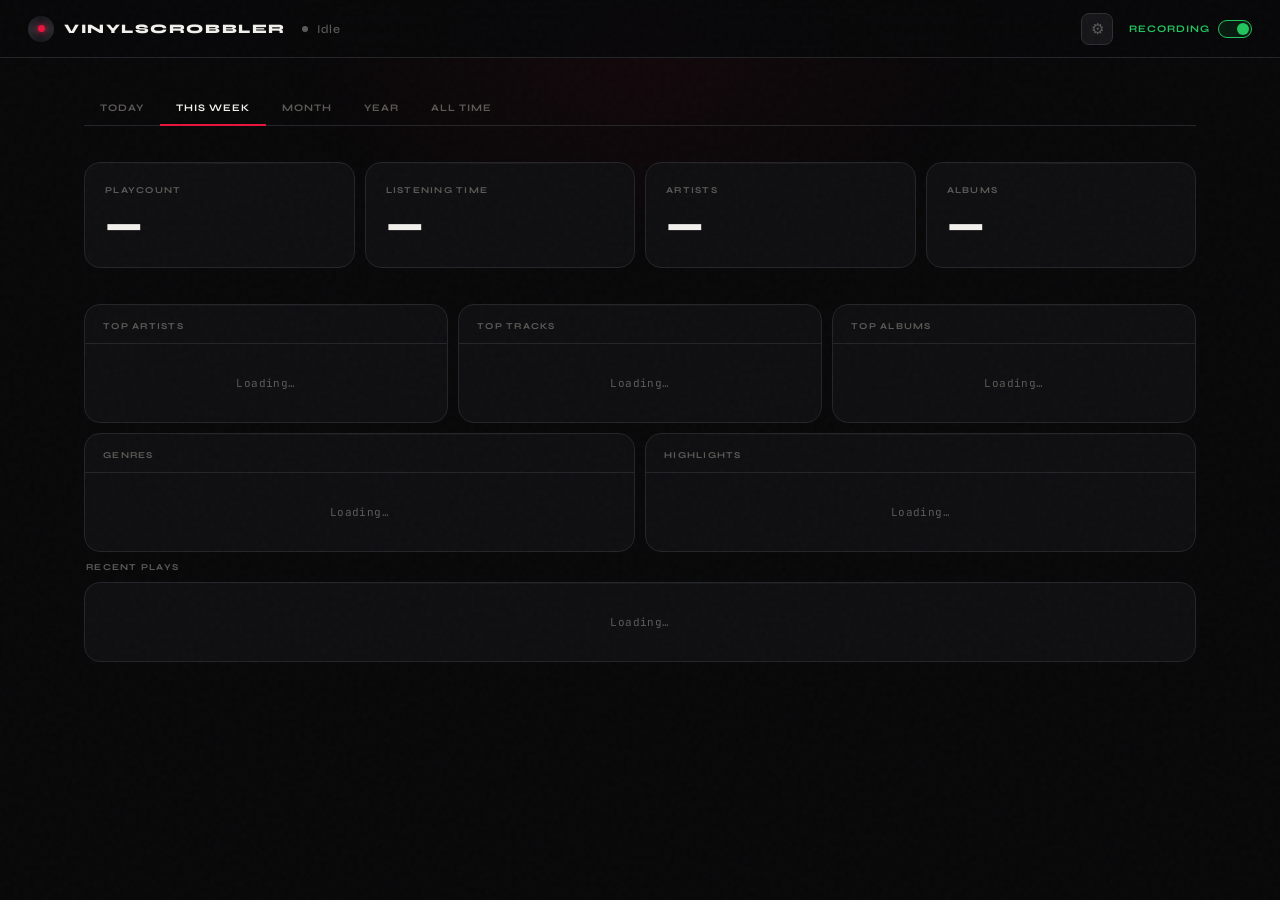
==== commit 78bff28b: "V2 SETUP WIZARD ON THE DASHBOARD + EASIER CONFIG" ====
--- a/stats_web/index.html
+++ b/stats_web/index.html
@@ -1,5 +1,5 @@
 <!DOCTYPE html>
-<html lang="es">
+<html lang="en">
 <head>
 <meta charset="UTF-8">
 <meta name="viewport" content="width=device-width, initial-scale=1.0">
@@ -58,10 +58,8 @@
   z-index: 0;
 }
 
-/* ── Header / Now Playing ── */
-#nowHero {
-  position: sticky; top: 0; z-index: 90;
-}
+/* ── Header ── */
+#nowHero { position: sticky; top: 0; z-index: 90; }
 
 .hero-bar {
   display: flex; align-items: center;
@@ -78,59 +76,52 @@
   display: flex; align-items: center; gap: 10px;
   font-size: 13px; font-weight: 800;
   letter-spacing: .12em; text-transform: uppercase;
-  color: var(--text);
-  flex-shrink: 0;
-  text-decoration: none;
+  color: var(--text); flex-shrink: 0; text-decoration: none;
 }
 .logo-vinyl {
-  width: 26px; height: 26px;
-  border-radius: 50%;
+  width: 26px; height: 26px; border-radius: 50%;
   background: conic-gradient(from 0deg, #18181c 0%, #28282e 25%, #18181c 50%, #28282e 75%, #18181c 100%);
-  display: flex; align-items: center; justify-content: center;
-  flex-shrink: 0;
+  display: flex; align-items: center; justify-content: center; flex-shrink: 0;
 }
 .logo-vinyl::after {
-  content: "";
-  width: 7px; height: 7px;
-  border-radius: 50%;
-  background: var(--accent);
-  box-shadow: 0 0 6px var(--accent);
+  content: ""; width: 7px; height: 7px; border-radius: 50%;
+  background: var(--accent); box-shadow: 0 0 6px var(--accent);
 }
 .logo-vinyl.spinning { animation: spin 2s linear infinite; }
 @keyframes spin { to { transform: rotate(360deg); } }
 
-.hero-now {
-  flex: 1; min-width: 0;
-  display: flex; align-items: center; gap: 9px;
-}
+.hero-now { flex: 1; min-width: 0; display: flex; align-items: center; gap: 9px; }
 .hero-dot {
   width: 6px; height: 6px; border-radius: 50%;
-  background: var(--text3); flex-shrink: 0;
-  transition: background .4s, box-shadow .4s;
+  background: var(--text3); flex-shrink: 0; transition: background .4s, box-shadow .4s;
 }
 .hero-dot.live {
-  background: var(--green);
-  box-shadow: 0 0 7px var(--green);
+  background: var(--green); box-shadow: 0 0 7px var(--green);
   animation: livepulse 1.6s ease-in-out infinite;
 }
 @keyframes livepulse { 0%,100%{opacity:1} 50%{opacity:.25} }
 
 .hero-nowtext {
-  font-size: 12px; font-weight: 500;
-  color: var(--text3);
+  font-size: 12px; font-weight: 500; color: var(--text3);
   white-space: nowrap; overflow: hidden; text-overflow: ellipsis;
-  transition: color .4s;
-  letter-spacing: .02em;
+  transition: color .4s; letter-spacing: .02em;
 }
 .hero-nowtext.live { color: var(--text2); }
+
+/* Settings button */
+.btn-settings {
+  width: 32px; height: 32px; border-radius: 8px;
+  border: 1px solid var(--border2); background: var(--surface2);
+  color: var(--text3); font-size: 15px; cursor: pointer;
+  display: flex; align-items: center; justify-content: center;
+  flex-shrink: 0; transition: all .18s;
+}
+.btn-settings:hover { border-color: var(--text3); color: var(--text); background: var(--surface3); }
 
 .det-toggle {
   display: flex; align-items: center; gap: 8px;
-  font-size: 10px; font-weight: 700;
-  letter-spacing: .1em; text-transform: uppercase;
-  color: var(--text3);
-  user-select: none; flex-shrink: 0;
-  transition: color .2s;
+  font-size: 10px; font-weight: 700; letter-spacing: .1em; text-transform: uppercase;
+  color: var(--text3); user-select: none; flex-shrink: 0; transition: color .2s;
 }
 .det-toggle.active { color: var(--green); }
 .switch { position: relative; width: 34px; height: 18px; flex-shrink: 0; }
@@ -138,31 +129,25 @@
 .slider {
   position: absolute; inset: 0;
   background: var(--surface3); border: 1px solid var(--border2);
-  border-radius: 18px; cursor: pointer;
-  transition: all .25s;
+  border-radius: 18px; cursor: pointer; transition: all .25s;
 }
 .slider::before {
-  content: "";
-  position: absolute;
+  content: ""; position: absolute;
   width: 12px; height: 12px; left: 2px; top: 2px;
-  border-radius: 50%; background: var(--text3);
-  transition: transform .25s, background .25s;
+  border-radius: 50%; background: var(--text3); transition: transform .25s, background .25s;
 }
 .switch input:checked + .slider { background: var(--green-lo); border-color: var(--green); }
 .switch input:checked + .slider::before { transform: translateX(16px); background: var(--green); }
 
-/* Now Playing expanded */
 .hero-expanded {
   max-height: 0; overflow: hidden;
-  transition: max-height .5s cubic-bezier(.22,1,.36,1);
-  position: relative;
+  transition: max-height .5s cubic-bezier(.22,1,.36,1); position: relative;
 }
 .hero-expanded.open { max-height: 160px; }
 .hero-cover-bg {
   position: absolute; inset: 0;
   background-size: cover; background-position: center;
-  filter: blur(50px) brightness(.25) saturate(2.5);
-  transform: scale(1.15);
+  filter: blur(50px) brightness(.25) saturate(2.5); transform: scale(1.15);
 }
 .hero-content {
   position: relative; z-index: 1;
@@ -170,304 +155,535 @@
   padding: 16px 28px;
   border-bottom: 1px solid rgba(255,255,255,.04);
 }
-.hero-art {
-  width: 90px; height: 90px;
-  border-radius: 9px; object-fit: cover;
-  box-shadow: 0 8px 32px rgba(0,0,0,.7);
-  flex-shrink: 0; background: var(--surface3);
-}
+.hero-art { width: 90px; height: 90px; border-radius: 9px; object-fit: cover; box-shadow: 0 8px 32px rgba(0,0,0,.7); flex-shrink: 0; background: var(--surface3); }
 .hero-info { min-width: 0; }
-.hero-info .now-label {
-  font-size: 9px; font-weight: 700; letter-spacing: .18em;
-  text-transform: uppercase; color: var(--accent); margin-bottom: 5px;
-}
-.hero-info .now-title {
-  font-family: "Cormorant Garamond", serif;
-  font-size: 26px; font-weight: 600; line-height: 1.1;
-  white-space: nowrap; overflow: hidden; text-overflow: ellipsis;
-}
-.hero-info .now-artist {
-  font-size: 13px; color: var(--text2); margin-top: 3px;
-  white-space: nowrap; overflow: hidden; text-overflow: ellipsis;
-}
-.hero-info .now-album {
-  font-family: "JetBrains Mono", monospace;
-  font-size: 11px; color: var(--text3); margin-top: 5px;
-}
+.hero-info .now-label { font-size: 9px; font-weight: 700; letter-spacing: .18em; text-transform: uppercase; color: var(--accent); margin-bottom: 5px; }
+.hero-info .now-title { font-family: "Cormorant Garamond", serif; font-size: 26px; font-weight: 600; line-height: 1.1; white-space: nowrap; overflow: hidden; text-overflow: ellipsis; }
+.hero-info .now-artist { font-size: 13px; color: var(--text2); margin-top: 3px; white-space: nowrap; overflow: hidden; text-overflow: ellipsis; }
+.hero-info .now-album { font-family: "JetBrains Mono", monospace; font-size: 11px; color: var(--text3); margin-top: 5px; }
 
 /* ── Main layout ── */
-main {
-  max-width: 1160px;
-  margin: 0 auto;
-  padding: 36px 24px 100px;
-  position: relative; z-index: 1;
-}
-
-/* Period tabs */
-.period-bar {
-  display: flex; gap: 0;
-  margin-bottom: 36px;
-  border-bottom: 1px solid var(--border);
-}
+main { max-width: 1160px; margin: 0 auto; padding: 36px 24px 100px; position: relative; z-index: 1; }
+
+.period-bar { display: flex; gap: 0; margin-bottom: 36px; border-bottom: 1px solid var(--border); }
 .period-btn {
-  padding: 8px 16px 10px;
-  border: none; border-bottom: 2px solid transparent;
-  background: transparent; color: var(--text3);
-  font-family: "Syne", sans-serif;
-  font-size: 10px; font-weight: 700;
-  letter-spacing: .1em; text-transform: uppercase;
-  cursor: pointer;
-  transition: color .2s, border-color .2s;
-  margin-bottom: -1px;
+  padding: 8px 16px 10px; border: none; border-bottom: 2px solid transparent;
+  background: transparent; color: var(--text3); font-family: "Syne", sans-serif;
+  font-size: 10px; font-weight: 700; letter-spacing: .1em; text-transform: uppercase;
+  cursor: pointer; transition: color .2s, border-color .2s; margin-bottom: -1px;
 }
 .period-btn:hover { color: var(--text2); }
 .period-btn.active { color: var(--text); border-bottom-color: var(--accent); }
 
-/* Summary grid */
-.summary-grid {
-  display: grid;
-  grid-template-columns: repeat(4, 1fr);
-  gap: 10px; margin-bottom: 36px;
-}
+.summary-grid { display: grid; grid-template-columns: repeat(4, 1fr); gap: 10px; margin-bottom: 36px; }
 @media (max-width: 700px) { .summary-grid { grid-template-columns: 1fr 1fr; } }
 
 .stat-card {
-  background: var(--surface);
-  border: 1px solid var(--border);
-  border-radius: var(--r-lg);
-  padding: 22px 20px;
-  position: relative; overflow: hidden;
-  transition: border-color .25s, transform .25s;
-  animation: fadeUp .5s ease both;
+  background: var(--surface); border: 1px solid var(--border); border-radius: var(--r-lg);
+  padding: 22px 20px; position: relative; overflow: hidden;
+  transition: border-color .25s, transform .25s; animation: fadeUp .5s ease both;
 }
 .stat-card:hover { border-color: var(--border2); transform: translateY(-2px); }
-.stat-card::after {
-  content: "";
-  position: absolute; top: 0; left: 0; right: 0; height: 1px;
-  background: linear-gradient(90deg, transparent, rgba(255,255,255,.05), transparent);
-}
-.stat-card:nth-child(1) { animation-delay:.05s }
-.stat-card:nth-child(2) { animation-delay:.10s }
-.stat-card:nth-child(3) { animation-delay:.15s }
-.stat-card:nth-child(4) { animation-delay:.20s }
-.stat-label {
-  font-size: 9px; font-weight: 700; letter-spacing: .14em;
-  text-transform: uppercase; color: var(--text3); margin-bottom: 10px;
-}
-.stat-value {
-  font-size: 40px; font-weight: 800; line-height: 1; letter-spacing: -.03em;
-}
-
-/* Content grids */
-.grid-3 {
-  display: grid;
-  grid-template-columns: 1fr 1fr 1fr;
-  gap: 10px; margin-bottom: 10px;
-}
-.grid-2 {
-  display: grid;
-  grid-template-columns: 1fr 1fr;
-  gap: 10px; margin-bottom: 10px;
-}
+.stat-card::after { content: ""; position: absolute; top: 0; left: 0; right: 0; height: 1px; background: linear-gradient(90deg, transparent, rgba(255,255,255,.05), transparent); }
+.stat-card:nth-child(1){animation-delay:.05s}.stat-card:nth-child(2){animation-delay:.10s}.stat-card:nth-child(3){animation-delay:.15s}.stat-card:nth-child(4){animation-delay:.20s}
+.stat-label { font-size: 9px; font-weight: 700; letter-spacing: .14em; text-transform: uppercase; color: var(--text3); margin-bottom: 10px; }
+.stat-value { font-size: 40px; font-weight: 800; line-height: 1; letter-spacing: -.03em; }
+
+.grid-3 { display: grid; grid-template-columns: 1fr 1fr 1fr; gap: 10px; margin-bottom: 10px; }
+.grid-2 { display: grid; grid-template-columns: 1fr 1fr; gap: 10px; margin-bottom: 10px; }
 @media (max-width: 960px) { .grid-3 { grid-template-columns: 1fr 1fr; } }
 @media (max-width: 700px) { .grid-3, .grid-2 { grid-template-columns: 1fr; } }
 
-/* Card */
-.card {
-  background: var(--surface);
-  border: 1px solid var(--border);
-  border-radius: var(--r-lg);
-  overflow: hidden;
-  position: relative;
-  animation: fadeUp .5s ease both;
-  animation-delay: .2s;
-}
-.card::after {
-  content: "";
-  position: absolute; top: 0; left: 0; right: 0; height: 1px;
-  background: linear-gradient(90deg, transparent, rgba(255,255,255,.04), transparent);
-  pointer-events: none;
-}
-.card-head {
-  display: flex; align-items: center; justify-content: space-between;
-  padding: 16px 18px 12px;
-  border-bottom: 1px solid var(--border);
-}
-.card-head h2 {
-  font-size: 9px; font-weight: 700;
-  letter-spacing: .14em; text-transform: uppercase; color: var(--text3);
-}
-
-/* Ranked list */
-.rank-item {
-  display: flex; align-items: center; gap: 11px;
-  padding: 7px 16px;
-  transition: background .12s;
-}
+.card { background: var(--surface); border: 1px solid var(--border); border-radius: var(--r-lg); overflow: hidden; position: relative; animation: fadeUp .5s ease both; animation-delay: .2s; }
+.card::after { content: ""; position: absolute; top: 0; left: 0; right: 0; height: 1px; background: linear-gradient(90deg, transparent, rgba(255,255,255,.04), transparent); pointer-events: none; }
+.card-head { display: flex; align-items: center; justify-content: space-between; padding: 16px 18px 12px; border-bottom: 1px solid var(--border); }
+.card-head h2 { font-size: 9px; font-weight: 700; letter-spacing: .14em; text-transform: uppercase; color: var(--text3); }
+
+.rank-item { display: flex; align-items: center; gap: 11px; padding: 7px 16px; transition: background .12s; }
 .rank-item:hover { background: var(--surface2); }
-.rank-num {
-  font-family: "JetBrains Mono", monospace;
-  font-size: 10px; color: var(--text3);
-  width: 16px; text-align: right; flex-shrink: 0;
-}
-.rank-cover {
-  width: 36px; height: 36px;
-  border-radius: 6px; object-fit: cover;
-  background: var(--surface3); flex-shrink: 0;
-}
+.rank-num { font-family: "JetBrains Mono", monospace; font-size: 10px; color: var(--text3); width: 16px; text-align: right; flex-shrink: 0; }
+.rank-cover { width: 36px; height: 36px; border-radius: 6px; object-fit: cover; background: var(--surface3); flex-shrink: 0; }
 .rank-cover.circle { border-radius: 50%; }
 .rank-info { flex: 1; min-width: 0; }
-.rank-name {
-  font-size: 13px; font-weight: 600;
-  white-space: nowrap; overflow: hidden; text-overflow: ellipsis;
-}
-.rank-sub {
-  font-family: "JetBrains Mono", monospace;
-  font-size: 10px; color: var(--text3); margin-top: 2px;
-  white-space: nowrap; overflow: hidden; text-overflow: ellipsis;
-}
-.rank-plays {
-  font-family: "JetBrains Mono", monospace;
-  font-size: 10px; color: var(--text3); flex-shrink: 0;
-}
-
-/* Genres */
+.rank-name { font-size: 13px; font-weight: 600; white-space: nowrap; overflow: hidden; text-overflow: ellipsis; }
+.rank-sub { font-family: "JetBrains Mono", monospace; font-size: 10px; color: var(--text3); margin-top: 2px; white-space: nowrap; overflow: hidden; text-overflow: ellipsis; }
+.rank-plays { font-family: "JetBrains Mono", monospace; font-size: 10px; color: var(--text3); flex-shrink: 0; }
+
 .genre-list { padding: 12px 16px 16px; display: flex; flex-direction: column; gap: 11px; }
-.genre-label {
-  display: flex; justify-content: space-between; align-items: baseline;
-  margin-bottom: 4px;
-}
+.genre-label { display: flex; justify-content: space-between; align-items: baseline; margin-bottom: 4px; }
 .genre-label span:first-child { font-size: 12px; font-weight: 600; }
-.genre-label span:last-child {
-  font-family: "JetBrains Mono", monospace; font-size: 10px; color: var(--text3);
-}
+.genre-label span:last-child { font-family: "JetBrains Mono", monospace; font-size: 10px; color: var(--text3); }
 .genre-track { height: 3px; background: var(--surface3); border-radius: 2px; overflow: hidden; }
-.genre-fill {
-  height: 100%; border-radius: 2px; width: 0%;
-  background: linear-gradient(90deg, var(--accent), var(--accent2));
-  transition: width .9s cubic-bezier(.22,1,.36,1);
-}
-
-/* Quick stats */
-.qs-item {
-  padding: 12px 16px;
-  border-bottom: 1px solid var(--border);
-}
+.genre-fill { height: 100%; border-radius: 2px; width: 0%; background: linear-gradient(90deg, var(--accent), var(--accent2)); transition: width .9s cubic-bezier(.22,1,.36,1); }
+
+.qs-item { padding: 12px 16px; border-bottom: 1px solid var(--border); }
 .qs-item:last-child { border-bottom: none; }
-.qs-label {
-  font-size: 9px; font-weight: 700; letter-spacing: .12em;
-  text-transform: uppercase; color: var(--text3); margin-bottom: 3px;
-}
-.qs-val {
-  font-size: 14px; font-weight: 600;
-  white-space: nowrap; overflow: hidden; text-overflow: ellipsis;
-}
-
-/* History */
+.qs-label { font-size: 9px; font-weight: 700; letter-spacing: .12em; text-transform: uppercase; color: var(--text3); margin-bottom: 3px; }
+.qs-val { font-size: 14px; font-weight: 600; white-space: nowrap; overflow: hidden; text-overflow: ellipsis; }
+
 .history-section { margin-top: 10px; }
-.history-head {
-  padding: 0 2px; margin-bottom: 10px;
-  display: flex; align-items: center; justify-content: space-between;
-}
-.history-head h2 {
-  font-size: 9px; font-weight: 700;
-  letter-spacing: .14em; text-transform: uppercase; color: var(--text3);
-}
-
-.history-card {
-  background: var(--surface);
-  border: 1px solid var(--border);
-  border-radius: var(--r-lg);
-  overflow: hidden;
-  position: relative;
-}
-.history-card::after {
-  content: "";
-  position: absolute; top: 0; left: 0; right: 0; height: 1px;
-  background: linear-gradient(90deg, transparent, rgba(255,255,255,.04), transparent);
-  pointer-events: none;
-}
-
-.h-row {
-  display: grid;
-  grid-template-columns: 42px 1fr minmax(0,160px) auto 90px 28px;
-  align-items: center;
-  gap: 10px;
-  padding: 9px 14px;
-  border-bottom: 1px solid var(--border);
-  transition: background .12s;
-}
+.history-head { padding: 0 2px; margin-bottom: 10px; display: flex; align-items: center; justify-content: space-between; }
+.history-head h2 { font-size: 9px; font-weight: 700; letter-spacing: .14em; text-transform: uppercase; color: var(--text3); }
+.history-card { background: var(--surface); border: 1px solid var(--border); border-radius: var(--r-lg); overflow: hidden; position: relative; }
+.history-card::after { content: ""; position: absolute; top: 0; left: 0; right: 0; height: 1px; background: linear-gradient(90deg, transparent, rgba(255,255,255,.04), transparent); pointer-events: none; }
+
+.h-row { display: grid; grid-template-columns: 42px 1fr minmax(0,160px) auto 90px 28px; align-items: center; gap: 10px; padding: 9px 14px; border-bottom: 1px solid var(--border); transition: background .12s; }
 .h-row:last-child { border-bottom: none; }
 .h-row:hover { background: var(--surface2); }
-@media (max-width: 700px) {
-  .h-row { grid-template-columns: 38px 1fr auto 28px; }
-  .h-album, .h-badge-wrap { display: none; }
-}
-
-.h-art {
-  width: 36px; height: 36px;
-  border-radius: 6px; object-fit: cover;
-  background: var(--surface3); flex-shrink: 0;
-}
+@media (max-width: 700px) { .h-row { grid-template-columns: 38px 1fr auto 28px; } .h-album, .h-badge-wrap { display: none; } }
+.h-art { width: 36px; height: 36px; border-radius: 6px; object-fit: cover; background: var(--surface3); flex-shrink: 0; }
 .h-info { min-width: 0; }
 .h-title { font-size: 13px; font-weight: 600; white-space: nowrap; overflow: hidden; text-overflow: ellipsis; }
-.h-artist {
-  font-family: "JetBrains Mono", monospace;
-  font-size: 10px; color: var(--text3); margin-top: 2px;
-  white-space: nowrap; overflow: hidden; text-overflow: ellipsis;
-}
-.h-album {
-  font-size: 11px; color: var(--text3);
-  white-space: nowrap; overflow: hidden; text-overflow: ellipsis;
-}
-.h-badge {
-  display: inline-block;
-  padding: 2px 8px; border-radius: 100px;
-  background: var(--surface3); border: 1px solid var(--border2);
-  font-size: 9px; font-weight: 700; letter-spacing: .06em;
-  color: var(--text3); white-space: nowrap;
-}
-.h-time {
-  font-family: "JetBrains Mono", monospace;
-  font-size: 10px; color: var(--text3); white-space: nowrap;
-}
-.btn-del {
-  width: 24px; height: 24px; border-radius: 5px;
-  border: none; background: transparent; color: var(--text3);
-  font-size: 12px; cursor: pointer;
-  display: flex; align-items: center; justify-content: center;
-  opacity: 0; transition: background .15s, color .15s, opacity .15s;
-}
+.h-artist { font-family: "JetBrains Mono", monospace; font-size: 10px; color: var(--text3); margin-top: 2px; white-space: nowrap; overflow: hidden; text-overflow: ellipsis; }
+.h-album { font-size: 11px; color: var(--text3); white-space: nowrap; overflow: hidden; text-overflow: ellipsis; }
+.h-badge { display: inline-block; padding: 2px 8px; border-radius: 100px; background: var(--surface3); border: 1px solid var(--border2); font-size: 9px; font-weight: 700; letter-spacing: .06em; color: var(--text3); white-space: nowrap; }
+.h-time { font-family: "JetBrains Mono", monospace; font-size: 10px; color: var(--text3); white-space: nowrap; }
+.btn-del { width: 24px; height: 24px; border-radius: 5px; border: none; background: transparent; color: var(--text3); font-size: 12px; cursor: pointer; display: flex; align-items: center; justify-content: center; opacity: 0; transition: background .15s, color .15s, opacity .15s; }
 .h-row:hover .btn-del { opacity: 1; }
 .btn-del:hover { background: var(--accent-md); color: var(--accent2); }
 
-/* Load more */
 .load-more-wrap { text-align: center; margin-top: 18px; }
-.btn-ghost {
-  padding: 8px 28px; border: 1px solid var(--border2);
-  border-radius: 100px; background: transparent;
-  color: var(--text3);
-  font-family: "Syne", sans-serif; font-size: 10px; font-weight: 700;
-  letter-spacing: .1em; text-transform: uppercase;
-  cursor: pointer; transition: all .2s;
-}
+.btn-ghost { padding: 8px 28px; border: 1px solid var(--border2); border-radius: 100px; background: transparent; color: var(--text3); font-family: "Syne", sans-serif; font-size: 10px; font-weight: 700; letter-spacing: .1em; text-transform: uppercase; cursor: pointer; transition: all .2s; }
 .btn-ghost:hover { border-color: var(--text2); color: var(--text); }
-
-.empty {
-  text-align: center; padding: 32px;
-  color: var(--text3); font-size: 11px;
-  font-family: "JetBrains Mono", monospace; letter-spacing: .04em;
-}
-
-@keyframes fadeUp {
-  from { opacity: 0; transform: translateY(12px); }
-  to   { opacity: 1; transform: translateY(0); }
-}
+.empty { text-align: center; padding: 32px; color: var(--text3); font-size: 11px; font-family: "JetBrains Mono", monospace; letter-spacing: .04em; }
+
+@keyframes fadeUp { from { opacity: 0; transform: translateY(12px); } to { opacity: 1; transform: translateY(0); } }
+
+/* ═══════════════════════════════════════════════════════════════
+   SETUP WIZARD
+   ═══════════════════════════════════════════════════════════════ */
+
+.wizard-overlay {
+  position: fixed; inset: 0; z-index: 200;
+  background: rgba(8,8,9,.92);
+  backdrop-filter: blur(12px);
+  display: flex; align-items: center; justify-content: center;
+  padding: 20px;
+  opacity: 0; pointer-events: none;
+  transition: opacity .3s;
+}
+.wizard-overlay.open { opacity: 1; pointer-events: all; }
+
+.wizard-box {
+  background: var(--surface);
+  border: 1px solid var(--border2);
+  border-radius: 20px;
+  width: 100%; max-width: 480px;
+  padding: 36px;
+  position: relative;
+  box-shadow: 0 32px 80px rgba(0,0,0,.6);
+  animation: fadeUp .4s ease both;
+}
+
+.wizard-step { display: none; }
+.wizard-step.active { display: block; }
+
+.wizard-vinyl-icon {
+  width: 56px; height: 56px; border-radius: 50%;
+  background: conic-gradient(from 0deg, #18181c 0%, #2a2a31 25%, #18181c 50%, #2a2a31 75%, #18181c 100%);
+  display: flex; align-items: center; justify-content: center;
+  margin: 0 auto 24px;
+  box-shadow: 0 0 0 1px var(--border2), 0 0 24px rgba(232,20,62,.15);
+}
+.wizard-vinyl-icon::after {
+  content: ""; width: 16px; height: 16px; border-radius: 50%;
+  background: var(--accent); box-shadow: 0 0 10px var(--accent);
+}
+
+.wizard-eyebrow {
+  font-size: 9px; font-weight: 700; letter-spacing: .18em;
+  text-transform: uppercase; color: var(--accent);
+  text-align: center; margin-bottom: 8px;
+}
+.wizard-title {
+  font-family: "Cormorant Garamond", serif;
+  font-size: 28px; font-weight: 600; text-align: center;
+  line-height: 1.15; margin-bottom: 12px;
+}
+.wizard-desc {
+  font-size: 13px; color: var(--text2); text-align: center;
+  line-height: 1.6; margin-bottom: 28px;
+}
+
+.wz-progress {
+  display: flex; gap: 6px; justify-content: center; margin-bottom: 32px;
+}
+.wz-dot {
+  width: 28px; height: 3px; border-radius: 2px;
+  background: var(--surface3); transition: background .3s;
+}
+.wz-dot.done { background: var(--accent); }
+.wz-dot.active { background: var(--accent2); }
+
+/* Form elements shared by wizard + settings */
+.field { margin-bottom: 16px; }
+.field label {
+  display: block; font-size: 9px; font-weight: 700;
+  letter-spacing: .12em; text-transform: uppercase;
+  color: var(--text3); margin-bottom: 7px;
+}
+.field input, .field select {
+  width: 100%; padding: 10px 13px;
+  background: var(--surface2); border: 1px solid var(--border2);
+  border-radius: 9px; color: var(--text);
+  font-family: "JetBrains Mono", monospace; font-size: 13px;
+  outline: none; transition: border-color .2s;
+  appearance: none;
+}
+.field input:focus, .field select:focus { border-color: var(--accent); }
+.field input::placeholder { color: var(--text3); }
+.field-row { display: grid; grid-template-columns: 1fr 1fr; gap: 12px; }
+
+.field-hint {
+  font-size: 11px; color: var(--text3); margin-top: 5px; line-height: 1.5;
+}
+.field-hint a { color: var(--accent2); text-decoration: none; }
+.field-hint a:hover { text-decoration: underline; }
+
+.wz-btn {
+  width: 100%; padding: 12px; border-radius: 10px;
+  border: none; cursor: pointer;
+  font-family: "Syne", sans-serif; font-size: 13px; font-weight: 700;
+  letter-spacing: .06em; text-transform: uppercase;
+  transition: all .18s;
+}
+.wz-btn-primary {
+  background: var(--accent); color: #fff;
+}
+.wz-btn-primary:hover { background: var(--accent2); transform: translateY(-1px); }
+.wz-btn-primary:disabled { opacity: .5; cursor: not-allowed; transform: none; }
+.wz-btn-ghost {
+  background: transparent; color: var(--text3);
+  border: 1px solid var(--border2); margin-top: 8px;
+}
+.wz-btn-ghost:hover { border-color: var(--text2); color: var(--text); }
+
+.wz-error {
+  background: rgba(232,20,62,.08); border: 1px solid rgba(232,20,62,.25);
+  border-radius: 9px; padding: 10px 13px;
+  font-size: 12px; color: var(--accent2);
+  margin-bottom: 14px; display: none;
+}
+.wz-error.show { display: block; }
+
+.wz-success-icon {
+  width: 56px; height: 56px; border-radius: 50%;
+  background: var(--green-lo); border: 1px solid rgba(34,197,94,.3);
+  display: flex; align-items: center; justify-content: center;
+  font-size: 24px; margin: 0 auto 24px;
+}
+
+/* ═══════════════════════════════════════════════════════════════
+   SETTINGS PANEL
+   ═══════════════════════════════════════════════════════════════ */
+
+.settings-overlay {
+  position: fixed; inset: 0; z-index: 150;
+  background: rgba(8,8,9,.6);
+  backdrop-filter: blur(4px);
+  opacity: 0; pointer-events: none;
+  transition: opacity .25s;
+}
+.settings-overlay.open { opacity: 1; pointer-events: all; }
+
+.settings-panel {
+  position: fixed; top: 0; right: 0; bottom: 0; z-index: 151;
+  width: 380px; max-width: 100vw;
+  background: var(--surface);
+  border-left: 1px solid var(--border2);
+  display: flex; flex-direction: column;
+  transform: translateX(100%);
+  transition: transform .3s cubic-bezier(.22,1,.36,1);
+}
+.settings-panel.open { transform: translateX(0); }
+
+.settings-header {
+  display: flex; align-items: center; justify-content: space-between;
+  padding: 20px 24px;
+  border-bottom: 1px solid var(--border);
+  flex-shrink: 0;
+}
+.settings-header h2 {
+  font-size: 11px; font-weight: 700; letter-spacing: .12em;
+  text-transform: uppercase; color: var(--text);
+}
+.btn-close {
+  width: 28px; height: 28px; border-radius: 7px;
+  border: 1px solid var(--border2); background: var(--surface2);
+  color: var(--text3); font-size: 14px; cursor: pointer;
+  display: flex; align-items: center; justify-content: center;
+  transition: all .15s;
+}
+.btn-close:hover { border-color: var(--text3); color: var(--text); }
+
+.settings-body { flex: 1; overflow-y: auto; padding: 24px; }
+.settings-body::-webkit-scrollbar { width: 4px; }
+.settings-body::-webkit-scrollbar-track { background: transparent; }
+.settings-body::-webkit-scrollbar-thumb { background: var(--border2); border-radius: 2px; }
+
+.settings-section { margin-bottom: 28px; }
+.settings-section-label {
+  font-size: 8px; font-weight: 700; letter-spacing: .18em;
+  text-transform: uppercase; color: var(--accent);
+  margin-bottom: 14px; padding-bottom: 8px;
+  border-bottom: 1px solid var(--border);
+}
+
+.settings-status {
+  display: flex; align-items: center; gap: 8px;
+  font-size: 11px; color: var(--text3);
+  padding: 8px 0 14px;
+}
+.settings-status-dot { width: 7px; height: 7px; border-radius: 50%; background: var(--text3); flex-shrink: 0; }
+.settings-status-dot.ok { background: var(--green); box-shadow: 0 0 6px var(--green); }
+.settings-status-dot.warn { background: #f59e0b; box-shadow: 0 0 6px #f59e0b; }
+
+.settings-footer {
+  padding: 16px 24px;
+  border-top: 1px solid var(--border);
+  flex-shrink: 0;
+}
+.btn-save {
+  width: 100%; padding: 10px;
+  background: var(--accent); color: #fff;
+  border: none; border-radius: 9px;
+  font-family: "Syne", sans-serif; font-size: 12px; font-weight: 700;
+  letter-spacing: .08em; text-transform: uppercase;
+  cursor: pointer; transition: all .18s;
+}
+.btn-save:hover { background: var(--accent2); }
+.btn-save:disabled { opacity: .5; cursor: not-allowed; }
+
+/* ═══════════════════════════════════════════════════════════════
+   TOAST
+   ═══════════════════════════════════════════════════════════════ */
+
+.toast-container { position: fixed; bottom: 24px; right: 24px; z-index: 300; display: flex; flex-direction: column; gap: 8px; pointer-events: none; }
+.toast {
+  padding: 11px 16px; border-radius: 10px;
+  font-size: 12px; font-weight: 600;
+  background: var(--surface2); border: 1px solid var(--border2);
+  color: var(--text); box-shadow: 0 8px 24px rgba(0,0,0,.4);
+  animation: toastIn .25s ease both;
+  max-width: 280px;
+}
+.toast.success { border-color: rgba(34,197,94,.3); color: var(--green); }
+.toast.error   { border-color: rgba(232,20,62,.3); color: var(--accent2); }
+@keyframes toastIn { from { opacity:0; transform: translateY(8px); } to { opacity:1; transform: translateY(0); } }
+@keyframes toastOut { from { opacity:1; } to { opacity:0; transform: translateY(6px); } }
+
+/* ── Warning banner ── */
+.config-warning {
+  background: rgba(245,158,11,.07); border-bottom: 1px solid rgba(245,158,11,.2);
+  padding: 10px 28px; font-size: 12px; color: #f59e0b;
+  display: none; align-items: center; gap: 10px;
+}
+.config-warning.show { display: flex; }
+.config-warning a { color: inherit; font-weight: 700; cursor: pointer; text-decoration: underline; }
 </style>
 </head>
 <body>
 
+<div class="wizard-overlay" id="wizardOverlay">
+  <div class="wizard-box">
+
+    <div class="wizard-step active" id="wz0">
+      <div class="wizard-vinyl-icon"></div>
+      <div class="wizard-eyebrow">Welcome</div>
+      <div class="wizard-title">Let's set up VinylScrobbler</div>
+      <div class="wizard-desc">
+        VinylScrobbler listens to your turntable, identifies songs with Shazam,
+        and scrobbles them to Last.fm — automatically.<br><br>
+        You'll need a <strong>Last.fm API account</strong> (free) and your
+        <strong>audio input device</strong> ready. Takes about 2 minutes.
+      </div>
+      <div class="wz-progress">
+        <div class="wz-dot active"></div>
+        <div class="wz-dot"></div>
+        <div class="wz-dot"></div>
+        <div class="wz-dot"></div>
+      </div>
+      <button class="wz-btn wz-btn-primary" onclick="wzGo(1)">Get started →</button>
+    </div>
+
+    <div class="wizard-step" id="wz1">
+      <div class="wizard-eyebrow">Step 1 of 3</div>
+      <div class="wizard-title">Last.fm API Keys</div>
+      <div class="wizard-desc">Create a free API application on Last.fm to get your keys.</div>
+      <div class="wz-progress">
+        <div class="wz-dot done"></div>
+        <div class="wz-dot active"></div>
+        <div class="wz-dot"></div>
+        <div class="wz-dot"></div>
+      </div>
+      <div class="field-hint" style="margin-bottom:18px">
+        Don't have API keys yet? <a href="https://www.last.fm/api/account/create" target="_blank">Create a Last.fm API account →</a>
+        (Application name can be anything, e.g. "VinylScrobbler")
+      </div>
+      <div class="wz-error" id="wz1Error"></div>
+      <div class="field">
+        <label>API Key</label>
+        <input type="text" id="wz1Key" placeholder="abcdef1234567890..." autocomplete="off">
+      </div>
+      <div class="field">
+        <label>API Secret</label>
+        <input type="password" id="wz1Secret" placeholder="••••••••••••••••" autocomplete="off">
+      </div>
+      <button class="wz-btn wz-btn-primary" id="wz1Btn" onclick="wzStep1()">Continue →</button>
+      <button class="wz-btn wz-btn-ghost" onclick="wzGo(0)">← Back</button>
+    </div>
+
+    <div class="wizard-step" id="wz2">
+      <div class="wizard-eyebrow">Step 2 of 3</div>
+      <div class="wizard-title">Your Last.fm Account</div>
+      <div class="wizard-desc">Enter the credentials for the account that will receive your scrobbles.</div>
+      <div class="wz-progress">
+        <div class="wz-dot done"></div>
+        <div class="wz-dot done"></div>
+        <div class="wz-dot active"></div>
+        <div class="wz-dot"></div>
+      </div>
+      <div class="wz-error" id="wz2Error"></div>
+      <div class="field">
+        <label>Username</label>
+        <input type="text" id="wz2User" placeholder="your_lastfm_username" autocomplete="username">
+      </div>
+      <div class="field">
+        <label>Password</label>
+        <input type="password" id="wz2Pass" placeholder="••••••••" autocomplete="current-password">
+        <div class="field-hint">Your password is hashed locally (MD5) before being sent. It is never stored in plaintext.</div>
+      </div>
+      <button class="wz-btn wz-btn-primary" id="wz2Btn" onclick="wzStep2()">Verify & continue →</button>
+      <button class="wz-btn wz-btn-ghost" onclick="wzGo(1)">← Back</button>
+    </div>
+    <div class="wizard-step" id="wz3">
+      <div class="wizard-eyebrow">Step 3 of 3</div>
+      <div class="wizard-title">Audio Input</div>
+      <div class="wizard-desc">Select the audio device connected to your turntable or mixer.</div>
+      <div class="wz-progress">
+        <div class="wz-dot done"></div>
+        <div class="wz-dot done"></div>
+        <div class="wz-dot done"></div>
+        <div class="wz-dot active"></div>
+      </div>
+      <div class="wz-error" id="wz3Error"></div>
+      <div class="field">
+        <label>Audio Input Device</label>
+        <select id="wz3Device"><option value="">Loading devices…</option></select>
+      </div>
+      <button class="wz-btn wz-btn-primary" id="wz3Btn" onclick="wzStep3()">Finish setup →</button>
+      <button class="wz-btn wz-btn-ghost" onclick="wzGo(2)">← Back</button>
+    </div>
+
+    <div class="wizard-step" id="wz4">
+      <div class="wz-success-icon">✓</div>
+      <div class="wizard-eyebrow">All set!</div>
+      <div class="wizard-title">VinylScrobbler is ready</div>
+      <div class="wizard-desc" id="wz4Desc">
+        Put a record on and VinylScrobbler will start identifying and scrobbling tracks automatically.
+      </div>
+      <div class="wz-progress">
+        <div class="wz-dot done"></div>
+        <div class="wz-dot done"></div>
+        <div class="wz-dot done"></div>
+        <div class="wz-dot done"></div>
+      </div>
+      <button class="wz-btn wz-btn-primary" onclick="closeWizard()">Open dashboard →</button>
+    </div>
+
+  </div>
+</div>
+
+<div class="settings-overlay" id="settingsOverlay" onclick="closeSettings()"></div>
+<div class="settings-panel" id="settingsPanel">
+  <div class="settings-header">
+    <h2>⚙ Settings</h2>
+    <button class="btn-close" onclick="closeSettings()">✕</button>
+  </div>
+  <div class="settings-body">
+
+    <div class="settings-section">
+      <div class="settings-section-label">Last.fm Connection</div>
+      <div class="settings-status">
+        <div class="settings-status-dot" id="lfmStatusDot"></div>
+        <span id="lfmStatusText">Checking…</span>
+      </div>
+      <div class="field">
+        <label>API Key</label>
+        <input type="text" id="sCfgApiKey" placeholder="abcdef1234…" autocomplete="off">
+      </div>
+      <div class="field">
+        <label>API Secret</label>
+        <input type="password" id="sCfgApiSecret" placeholder="Leave blank to keep current" autocomplete="off">
+      </div>
+      <div class="field">
+        <label>Username</label>
+        <input type="text" id="sCfgUsername" placeholder="your_lastfm_username" autocomplete="off">
+      </div>
+      <div class="field">
+        <label>New Password</label>
+        <input type="password" id="sCfgPassword" placeholder="Leave blank to keep current" autocomplete="new-password">
+        <div class="field-hint">Only fill this in if you want to change your password.</div>
+      </div>
+    </div>
+
+    <div class="settings-section">
+      <div class="settings-section-label">Audio</div>
+      <div class="field">
+        <label>Input Device</label>
+        <select id="sCfgDevice"><option value="">Loading…</option></select>
+      </div>
+      <div class="field">
+        <label>Volume Threshold (RMS)</label>
+        <input type="number" id="sCfgVol" step="0.001" min="0.001" max="1" placeholder="0.01">
+        <div class="field-hint">Minimum signal level to count as audio. Raise if getting false triggers.</div>
+      </div>
+    </div>
+
+    <div class="settings-section">
+      <div class="settings-section-label">Detection Tuning</div>
+      <div class="field-row">
+        <div class="field">
+          <label>Retry Delay (s)</label>
+          <input type="number" id="sCfgRetry" min="5" max="120" placeholder="15">
+        </div>
+        <div class="field">
+          <label>Silence Timeout (s)</label>
+          <input type="number" id="sCfgSilence" min="10" max="300" placeholder="30">
+        </div>
+      </div>
+      <div class="field-row">
+        <div class="field">
+          <label>Chunk Length (s)</label>
+          <input type="number" id="sCfgChunk" min="5" max="30" placeholder="10">
+        </div>
+        <div class="field">
+          <label>Sample Rate</label>
+          <input type="number" id="sCfgSampleRate" min="8000" max="96000" placeholder="44100">
+        </div>
+      </div>
+    </div>
+
+    <div class="settings-section">
+      <div class="settings-section-label">Danger Zone</div>
+      <button class="wz-btn wz-btn-ghost" style="width:100%;font-size:11px" onclick="clearAllHistory()">
+        Clear all play history
+      </button>
+      <div class="field-hint" style="margin-top:8px;text-align:center">This cannot be undone.</div>
+    </div>
+
+  </div>
+  <div class="settings-footer">
+    <button class="btn-save" id="btnSave" onclick="saveSettings()">Save changes</button>
+  </div>
+</div>
+
 <div id="nowHero">
+  <div class="config-warning" id="configWarning">
+    ⚠ Last.fm is not configured or credentials are invalid.
+    <a onclick="openSettings()">Open settings →</a>
+  </div>
+
   <div class="hero-bar">
     <a class="logo" href="/">
       <div class="logo-vinyl" id="logoVinyl"></div>
@@ -477,6 +693,7 @@
       <div class="hero-dot" id="heroDot"></div>
       <span class="hero-nowtext" id="heroNowText">Idle</span>
     </div>
+    <button class="btn-settings" title="Settings" onclick="openSettings()">⚙</button>
     <label class="det-toggle active" id="detToggle">
       <span id="detLabel">Recording</span>
       <div class="switch">
@@ -500,7 +717,6 @@
 </div>
 
 <main>
-
   <div class="period-bar" id="periodBar">
     <button class="period-btn" data-period="today">Today</button>
     <button class="period-btn active" data-period="week">This week</button>
@@ -510,68 +726,40 @@
   </div>
 
   <div class="summary-grid">
-    <div class="stat-card">
-      <div class="stat-label">Playcount</div>
-      <div class="stat-value" id="sPlays">—</div>
-    </div>
-    <div class="stat-card">
-      <div class="stat-label">Listening time</div>
-      <div class="stat-value" id="sTime">—</div>
-    </div>
-    <div class="stat-card">
-      <div class="stat-label">Artists</div>
-      <div class="stat-value" id="sArtists">—</div>
-    </div>
-    <div class="stat-card">
-      <div class="stat-label">Albums</div>
-      <div class="stat-value" id="sAlbums">—</div>
-    </div>
+    <div class="stat-card"><div class="stat-label">Playcount</div><div class="stat-value" id="sPlays">—</div></div>
+    <div class="stat-card"><div class="stat-label">Listening time</div><div class="stat-value" id="sTime">—</div></div>
+    <div class="stat-card"><div class="stat-label">Artists</div><div class="stat-value" id="sArtists">—</div></div>
+    <div class="stat-card"><div class="stat-label">Albums</div><div class="stat-value" id="sAlbums">—</div></div>
   </div>
 
   <div class="grid-3">
-    <div class="card">
-      <div class="card-head"><h2>Top Artists</h2></div>
-      <div id="artistList"><div class="empty">Loading…</div></div>
-    </div>
-    <div class="card">
-      <div class="card-head"><h2>Top Tracks</h2></div>
-      <div id="trackList"><div class="empty">Loading…</div></div>
-    </div>
-    <div class="card">
-      <div class="card-head"><h2>Top Albums</h2></div>
-      <div id="albumList"><div class="empty">Loading…</div></div>
-    </div>
+    <div class="card"><div class="card-head"><h2>Top Artists</h2></div><div id="artistList"><div class="empty">Loading…</div></div></div>
+    <div class="card"><div class="card-head"><h2>Top Tracks</h2></div><div id="trackList"><div class="empty">Loading…</div></div></div>
+    <div class="card"><div class="card-head"><h2>Top Albums</h2></div><div id="albumList"><div class="empty">Loading…</div></div></div>
   </div>
 
   <div class="grid-2">
-    <div class="card">
-      <div class="card-head"><h2>Genres</h2></div>
-      <div id="genreList"><div class="empty">Loading…</div></div>
-    </div>
-    <div class="card" style="align-self:start">
-      <div class="card-head"><h2>Highlights</h2></div>
-      <div id="quickStats"><div class="empty">Loading…</div></div>
-    </div>
+    <div class="card"><div class="card-head"><h2>Genres</h2></div><div id="genreList"><div class="empty">Loading…</div></div></div>
+    <div class="card" style="align-self:start"><div class="card-head"><h2>Highlights</h2></div><div id="quickStats"><div class="empty">Loading…</div></div></div>
   </div>
 
   <div class="history-section">
     <div class="history-head"><h2>Recent plays</h2></div>
-    <div class="history-card">
-      <div id="historyBody"><div class="empty">Loading…</div></div>
-    </div>
-    <div class="load-more-wrap">
-      <button class="btn-ghost" id="loadMoreBtn" style="display:none">Load more</button>
-    </div>
+    <div class="history-card"><div id="historyBody"><div class="empty">Loading…</div></div></div>
+    <div class="load-more-wrap"><button class="btn-ghost" id="loadMoreBtn" style="display:none">Load more</button></div>
   </div>
-
 </main>
+
+<div class="toast-container" id="toastContainer"></div>
 
 <script>
 const API = window.location.origin;
 let currentPeriod = "week";
-let historyPage = 1;
-let historyTotal = 0;
+let historyPage   = 1;
+let historyTotal  = 0;
 const HISTORY_LIMIT = 50;
+
+let wz = { apiKey:"", apiSecret:"", username:"", passwordHash:"", deviceIndex:null };
 
 function fmtTimeShort(s) {
   if (!s) return "0m";
@@ -580,52 +768,252 @@
   if (h > 0) return `${h}h ${m}m`;
   return `${m}m`;
 }
-
 function timeAgo(ts) {
   const diff = Date.now()/1000 - ts;
   if (diff < 60)    return "just now";
   if (diff < 3600)  return `${Math.floor(diff/60)}m ago`;
   if (diff < 86400) return `${Math.floor(diff/3600)}h ago`;
-  return new Date(ts*1000).toLocaleDateString("es", {day:"numeric",month:"short"});
-}
-
-function esc(s) {
-  if (!s) return "";
-  return s.replace(/&/g,"&amp;").replace(/</g,"&lt;").replace(/>/g,"&gt;");
-}
-
-function art(url, cls) {
-  return url
-    ? `<img src="${esc(url)}" class="${cls}" onerror="this.src='';this.style.background='var(--surface3)'">`
-    : `<div class="${cls}"></div>`;
-}
-
-// ── Now Playing ────────────────────────────────────────────────────────────────
+  return new Date(ts*1000).toLocaleDateString("en", {day:"numeric",month:"short"});
+}
+function esc(s) { if (!s) return ""; return s.replace(/&/g,"&amp;").replace(/</g,"&lt;").replace(/>/g,"&gt;"); }
+function art(url, cls) { return url ? `<img src="${esc(url)}" class="${cls}" onerror="this.src='';this.style.background='var(--surface3)'">` : `<div class="${cls}"></div>`; }
+
+function toast(msg, type="") {
+  const el = document.createElement("div");
+  el.className = `toast ${type}`;
+  el.textContent = msg;
+  document.getElementById("toastContainer").appendChild(el);
+  setTimeout(() => {
+    el.style.animation = "toastOut .25s ease forwards";
+    setTimeout(() => el.remove(), 260);
+  }, 3200);
+}
+
+function wzGo(step) {
+  document.querySelectorAll(".wizard-step").forEach((el,i) => el.classList.toggle("active", i === step));
+  if (step === 3) loadDevicesIntoSelect("wz3Device", null);
+}
+
+async function wzStep1() {
+  const key = document.getElementById("wz1Key").value.trim();
+  const sec = document.getElementById("wz1Secret").value.trim();
+  const err = document.getElementById("wz1Error");
+  if (!key || !sec) { err.textContent="Both API Key and Secret are required."; err.classList.add("show"); return; }
+  err.classList.remove("show");
+  wz.apiKey = key; wz.apiSecret = sec;
+  wzGo(2);
+}
+
+async function wzStep2() {
+  const user = document.getElementById("wz2User").value.trim();
+  const pass = document.getElementById("wz2Pass").value;
+  const err  = document.getElementById("wz2Error");
+  const btn  = document.getElementById("wz2Btn");
+  if (!user || !pass) { err.textContent="Username and password are required."; err.classList.add("show"); return; }
+  err.classList.remove("show");
+  btn.disabled = true; btn.textContent = "Verifying…";
+  try {
+    const res = await fetch(`${API}/api/lastfm/test`, {
+      method:"POST", headers:{"Content-Type":"application/json"},
+      body: JSON.stringify({ api_key:wz.apiKey, api_secret:wz.apiSecret, username:user, password:pass })
+    });
+    const d = await res.json();
+    if (d.ok) {
+      wz.username = d.username;
+      wz.passwordHash = d.password_hash;
+      wzGo(3);
+    } else {
+      err.textContent = d.error || "Verification failed. Check your credentials.";
+      err.classList.add("show");
+    }
+  } catch(e) {
+    err.textContent = "Network error. Is the server running?";
+    err.classList.add("show");
+  }
+  btn.disabled = false; btn.textContent = "Verify & continue →";
+}
+
+async function wzStep3() {
+  const sel = document.getElementById("wz3Device");
+  const err = document.getElementById("wz3Error");
+  const btn = document.getElementById("wz3Btn");
+  if (!sel.value && sel.value !== "0") { err.textContent="Please select an audio device."; err.classList.add("show"); return; }
+  err.classList.remove("show");
+  btn.disabled = true; btn.textContent = "Saving…";
+  try {
+    const payload = {
+      LASTFM_API_KEY:     wz.apiKey,
+      LASTFM_API_SECRET:  wz.apiSecret,
+      LASTFM_USERNAME:    wz.username,
+      LASTFM_PASSWORD_HASH: wz.passwordHash,
+      AUDIO_DEVICE_INDEX: parseInt(sel.value),
+    };
+    const res = await fetch(`${API}/api/config`, {
+      method:"POST", headers:{"Content-Type":"application/json"},
+      body: JSON.stringify(payload)
+    });
+    const d = await res.json();
+    if (d.ok) {
+      document.getElementById("wz4Desc").textContent =
+        `Scrobbling to @${wz.username}. Put a record on — VinylScrobbler will do the rest.`;
+      wzGo(4);
+    } else {
+      err.textContent = d.error || "Failed to save config.";
+      err.classList.add("show");
+    }
+  } catch(e) {
+    err.textContent = "Network error saving config.";
+    err.classList.add("show");
+  }
+  btn.disabled = false; btn.textContent = "Finish setup →";
+}
+
+function closeWizard() {
+  document.getElementById("wizardOverlay").classList.remove("open");
+  checkSetupStatus(false);   // refresh 
+  loadSummary(currentPeriod);
+  loadHistory(1);
+}
+
+function openSettings() {
+  document.getElementById("settingsOverlay").classList.add("open");
+  document.getElementById("settingsPanel").classList.add("open");
+  populateSettings();
+}
+function closeSettings() {
+  document.getElementById("settingsOverlay").classList.remove("open");
+  document.getElementById("settingsPanel").classList.remove("open");
+}
+
+async function populateSettings() {
+
+  try {
+    const s = await fetch(`${API}/api/setup/status`).then(r=>r.json());
+    const dot  = document.getElementById("lfmStatusDot");
+    const txt  = document.getElementById("lfmStatusText");
+    if (s.lastfm_ok) {
+      dot.className="settings-status-dot ok"; txt.textContent=`Connected as @${s.username}`;
+    } else if (s.configured) {
+      dot.className="settings-status-dot warn"; txt.textContent="Credentials may be incorrect";
+    } else {
+      dot.className="settings-status-dot"; txt.textContent="Not configured";
+    }
+  } catch {}
+
+  try {
+    const cfg = await fetch(`${API}/api/config`).then(r=>r.json());
+    document.getElementById("sCfgApiKey").value      = cfg.LASTFM_API_KEY || "";
+    document.getElementById("sCfgUsername").value    = cfg.LASTFM_USERNAME || "";
+    document.getElementById("sCfgVol").value         = cfg.VOLUME_THRESHOLD ?? 0.01;
+    document.getElementById("sCfgRetry").value       = cfg.RETRY_DELAY ?? 15;
+    document.getElementById("sCfgSilence").value     = cfg.SILENCE_TIMEOUT ?? 30;
+    document.getElementById("sCfgChunk").value       = cfg.CHUNK_SECONDS ?? 10;
+    document.getElementById("sCfgSampleRate").value  = cfg.SAMPLE_RATE ?? 44100;
+    await loadDevicesIntoSelect("sCfgDevice", cfg.AUDIO_DEVICE_INDEX);
+  } catch {}
+}
+
+async function loadDevicesIntoSelect(selectId, currentIndex) {
+  try {
+    const { devices } = await fetch(`${API}/api/devices`).then(r=>r.json());
+    const sel = document.getElementById(selectId);
+    sel.innerHTML = devices.length
+      ? devices.map(d => `<option value="${d.index}" ${d.index == currentIndex ? "selected":""}>${d.name} (${d.channels}ch)</option>`).join("")
+      : `<option value="">No input devices found</option>`;
+  } catch {
+    document.getElementById(selectId).innerHTML = `<option value="">Failed to load devices</option>`;
+  }
+}
+
+async function saveSettings() {
+  const btn = document.getElementById("btnSave");
+  btn.disabled = true; btn.textContent = "Saving…";
+
+  const payload = {};
+
+  const apiKey     = document.getElementById("sCfgApiKey").value.trim();
+  const apiSecret  = document.getElementById("sCfgApiSecret").value.trim();
+  const username   = document.getElementById("sCfgUsername").value.trim();
+  const password   = document.getElementById("sCfgPassword").value;
+  const deviceSel  = document.getElementById("sCfgDevice");
+
+  if (apiKey && !apiKey.startsWith("••••"))    payload.LASTFM_API_KEY    = apiKey;
+  if (apiSecret && !apiSecret.startsWith("••••")) payload.LASTFM_API_SECRET = apiSecret;
+  if (username)  payload.LASTFM_USERNAME    = username;
+  if (password)  payload.LASTFM_PASSWORD    = password;   // server will hash
+  if (deviceSel.value !== "") payload.AUDIO_DEVICE_INDEX = parseInt(deviceSel.value);
+
+  payload.VOLUME_THRESHOLD  = parseFloat(document.getElementById("sCfgVol").value)       || 0.01;
+  payload.RETRY_DELAY       = parseInt(document.getElementById("sCfgRetry").value)        || 15;
+  payload.SILENCE_TIMEOUT   = parseInt(document.getElementById("sCfgSilence").value)      || 30;
+  payload.CHUNK_SECONDS     = parseInt(document.getElementById("sCfgChunk").value)        || 10;
+  payload.SAMPLE_RATE       = parseInt(document.getElementById("sCfgSampleRate").value)   || 44100;
+
+  try {
+    const res = await fetch(`${API}/api/config`, {
+      method: "POST", headers: {"Content-Type":"application/json"},
+      body: JSON.stringify(payload)
+    });
+    const d = await res.json();
+    if (d.ok) {
+      toast("Settings saved", "success");
+      closeSettings();
+      checkSetupStatus(false);
+    } else {
+      toast(d.error || "Failed to save", "error");
+    }
+  } catch(e) {
+    toast("Network error", "error");
+  }
+  btn.disabled = false; btn.textContent = "Save changes";
+}
+
+async function clearAllHistory() {
+  if (!confirm("Delete all play history? This cannot be undone.")) return;
+  try {
+    const res = await fetch(`${API}/api/history`, { method:"DELETE" });
+    const d = await res.json();
+    toast(`Cleared ${d.deleted} entries`, "success");
+    loadHistory(1);
+    loadSummary(currentPeriod);
+  } catch { toast("Failed to clear history", "error"); }
+}
+
+async function checkSetupStatus(showWizardIfNeeded=true) {
+  try {
+    const s = await fetch(`${API}/api/setup/status`).then(r=>r.json());
+    const warn = document.getElementById("configWarning");
+    if (s.setup_required || !s.lastfm_ok) {
+      if (showWizardIfNeeded && s.setup_required) {
+        document.getElementById("wizardOverlay").classList.add("open");
+      } else {
+        warn.classList.add("show");
+      }
+    } else {
+      warn.classList.remove("show");
+    }
+  } catch {}
+}
+
 function setNowPlaying(track) {
   const dot      = document.getElementById("heroDot");
   const nowTxt   = document.getElementById("heroNowText");
   const expanded = document.getElementById("heroExpanded");
   const vinyl    = document.getElementById("logoVinyl");
-
   if (track) {
-    dot.classList.add("live");
-    nowTxt.classList.add("live");
+    dot.classList.add("live"); nowTxt.classList.add("live");
     nowTxt.textContent = `${track.artist} — ${track.title}`;
     vinyl.classList.add("spinning");
-
     document.getElementById("heroTitle").textContent      = track.title  || "—";
     document.getElementById("heroArtistName").textContent = track.artist || "—";
     document.getElementById("heroAlbum").textContent      = track.album  || "";
-
     const coverUrl = track.cover || "";
     document.getElementById("heroArt").src = coverUrl;
     document.getElementById("heroCoverBg").style.backgroundImage = coverUrl ? `url('${coverUrl}')` : "none";
     expanded.classList.add("open");
   } else {
-    dot.classList.remove("live");
-    nowTxt.classList.remove("live");
-    nowTxt.textContent = "Idle";
-    vinyl.classList.remove("spinning");
+    dot.classList.remove("live"); nowTxt.classList.remove("live");
+    nowTxt.textContent = "Idle"; vinyl.classList.remove("spinning");
     expanded.classList.remove("open");
   }
 }
@@ -645,24 +1033,22 @@
 }).catch(()=>{});
 connectWS();
 
-// ── Renders ────────────────────────────────────────────────────────────────────
 function renderArtists(list) {
   if (!list.length) return `<div class="empty">No data</div>`;
   return list.map((a,i) => `
     <div class="rank-item">
       <span class="rank-num">${i+1}</span>
-      ${art(a.cover_url, "rank-cover circle")}
+      ${art(a.cover_url,"rank-cover circle")}
       <div class="rank-info"><div class="rank-name">${esc(a.artist)}</div></div>
       <span class="rank-plays">${a.plays}×</span>
     </div>`).join("");
 }
-
 function renderTracks(list) {
   if (!list.length) return `<div class="empty">No data</div>`;
   return list.map((t,i) => `
     <div class="rank-item">
       <span class="rank-num">${i+1}</span>
-      ${art(t.cover_url, "rank-cover")}
+      ${art(t.cover_url,"rank-cover")}
       <div class="rank-info">
         <div class="rank-name">${esc(t.title)}</div>
         <div class="rank-sub">${esc(t.artist)}</div>
@@ -670,13 +1056,12 @@
       <span class="rank-plays">${t.plays}×</span>
     </div>`).join("");
 }
-
 function renderAlbums(list) {
   if (!list.length) return `<div class="empty">No data</div>`;
   return list.map((a,i) => `
     <div class="rank-item">
       <span class="rank-num">${i+1}</span>
-      ${art(a.cover_url, "rank-cover")}
+      ${art(a.cover_url,"rank-cover")}
       <div class="rank-info">
         <div class="rank-name">${esc(a.album)}</div>
         <div class="rank-sub">${esc(a.artist)}</div>
@@ -684,46 +1069,35 @@
       <span class="rank-plays">${a.plays}×</span>
     </div>`).join("");
 }
-
 function renderGenres(list) {
   if (!list.length) return `<div class="empty">No genre data</div>`;
   const max = list[0].plays;
   return `<div class="genre-list">${list.map(g => `
     <div>
-      <div class="genre-label">
-        <span>${esc(g.genre)}</span>
-        <span>${g.plays} plays</span>
-      </div>
-      <div class="genre-track">
-        <div class="genre-fill" data-w="${(g.plays/max*100).toFixed(1)}"></div>
-      </div>
+      <div class="genre-label"><span>${esc(g.genre)}</span><span>${g.plays} plays</span></div>
+      <div class="genre-track"><div class="genre-fill" data-w="${(g.plays/max*100).toFixed(1)}"></div></div>
     </div>`).join("")}</div>`;
 }
-
 function renderHighlights(data) {
   const topArtist = data.top_artists[0];
   const topTrack  = data.top_tracks[0];
-  const avgMap    = {today:1, week:7, month:30, year:365};
-  const avg       = avgMap[data.period]
-    ? (data.total_plays / avgMap[data.period]).toFixed(1)
-    : "—";
-  const rows = [
+  const avgMap    = {today:1,week:7,month:30,year:365};
+  const avg       = avgMap[data.period] ? (data.total_plays/avgMap[data.period]).toFixed(1) : "—";
+  return [
     ["Top artist",    topArtist ? topArtist.artist : "—"],
     ["Top track",     topTrack  ? topTrack.title   : "—"],
     ["Avg / day",     avg],
     ["Genres logged", data.genres.length || 0],
-  ];
-  return rows.map(([l,v]) => `
+  ].map(([l,v]) => `
     <div class="qs-item">
       <div class="qs-label">${l}</div>
       <div class="qs-val">${esc(String(v))}</div>
     </div>`).join("");
 }
-
 function renderHistoryRows(plays) {
   return plays.map(p => `
     <div class="h-row" data-id="${p.id}">
-      ${art(p.cover_url, "h-art")}
+      ${art(p.cover_url,"h-art")}
       <div class="h-info">
         <div class="h-title">${esc(p.title||"—")}</div>
         <div class="h-artist">${esc(p.artist||"—")}</div>
@@ -735,26 +1109,20 @@
     </div>`).join("");
 }
 
-// ── Load data ──────────────────────────────────────────────────────────────────
 async function loadSummary(period) {
   try {
     const data = await fetch(`${API}/api/stats/summary?period=${period}`).then(r=>r.json());
-
-    document.getElementById("sPlays").textContent   = data.total_plays.toLocaleString("es");
+    document.getElementById("sPlays").textContent   = data.total_plays.toLocaleString();
     document.getElementById("sTime").textContent    = fmtTimeShort(data.total_seconds);
     document.getElementById("sArtists").textContent = data.top_artists.length === 10 ? "10+" : data.top_artists.length;
     document.getElementById("sAlbums").textContent  = data.top_albums.length  === 10 ? "10+" : data.top_albums.length;
-
     document.getElementById("artistList").innerHTML  = renderArtists(data.top_artists);
     document.getElementById("trackList").innerHTML   = renderTracks(data.top_tracks);
     document.getElementById("albumList").innerHTML   = renderAlbums(data.top_albums);
     document.getElementById("quickStats").innerHTML  = renderHighlights(data);
     document.getElementById("genreList").innerHTML   = renderGenres(data.genres);
-
     requestAnimationFrame(() => {
-      document.querySelectorAll(".genre-fill[data-w]").forEach(el => {
-        el.style.width = el.dataset.w + "%";
-      });
+      document.querySelectorAll(".genre-fill[data-w]").forEach(el => { el.style.width = el.dataset.w + "%"; });
     });
   } catch(e) { console.error("Summary error:", e); }
 }
@@ -771,43 +1139,37 @@
     } else {
       body.insertAdjacentHTML("beforeend", renderHistoryRows(data.plays));
     }
-    const btn = document.getElementById("loadMoreBtn");
-    btn.style.display = page * HISTORY_LIMIT < historyTotal ? "inline-block" : "none";
+    document.getElementById("loadMoreBtn").style.display = page * HISTORY_LIMIT < historyTotal ? "inline-block" : "none";
   } catch(e) { console.error("History error:", e); }
 }
 
-// ── Delete ─────────────────────────────────────────────────────────────────────
 async function deletePlay(id, btn) {
   btn.disabled = true;
   try {
-    const res = await fetch(`${API}/api/history/${id}`, { method: "DELETE" });
+    const res = await fetch(`${API}/api/history/${id}`, { method:"DELETE" });
     if (res.ok) {
       const row = document.querySelector(`.h-row[data-id="${id}"]`);
       if (row) {
-        row.style.transition = "opacity .18s, padding .25s, max-height .25s";
-        row.style.opacity = "0";
-        row.style.maxHeight = "0";
-        row.style.padding = "0";
-        row.style.overflow = "hidden";
-        setTimeout(() => row.remove(), 260);
+        row.style.transition="opacity .18s, padding .25s, max-height .25s";
+        row.style.opacity="0"; row.style.maxHeight="0"; row.style.padding="0"; row.style.overflow="hidden";
+        setTimeout(()=>row.remove(), 260);
       }
       historyTotal--;
     }
   } catch(e) { btn.disabled = false; }
 }
 
-// ── Detection toggle ───────────────────────────────────────────────────────────
 document.getElementById("detSwitch").addEventListener("change", async (e) => {
   const toggle = document.getElementById("detToggle");
   const label  = document.getElementById("detLabel");
   try {
-    const data = await fetch(`${API}/api/detection/toggle`, { method:"POST" }).then(r=>r.json());
-    const on   = data.enabled;
+    const data = await fetch(`${API}/api/detection/toggle`, {method:"POST"}).then(r=>r.json());
+    const on = data.enabled;
     e.target.checked = on;
     toggle.classList.toggle("active", on);
     label.textContent = on ? "Recording" : "Paused";
     if (!on) setNowPlaying(null);
-  } catch(err) { e.target.checked = !e.target.checked; }
+  } catch { e.target.checked = !e.target.checked; }
 });
 
 fetch(`${API}/api/detection`).then(r=>r.json()).then(d => {
@@ -817,7 +1179,6 @@
   document.getElementById("detLabel").textContent = on ? "Recording" : "Paused";
 }).catch(()=>{});
 
-// ── Period tabs ────────────────────────────────────────────────────────────────
 document.getElementById("periodBar").addEventListener("click", e => {
   const btn = e.target.closest(".period-btn");
   if (!btn) return;
@@ -832,6 +1193,7 @@
   loadHistory(historyPage, true);
 });
 
+checkSetupStatus(true);
 loadSummary(currentPeriod);
 loadHistory(1);
 
@@ -841,4 +1203,4 @@
 }, 60_000);
 </script>
 </body>
-</html>+</html>
